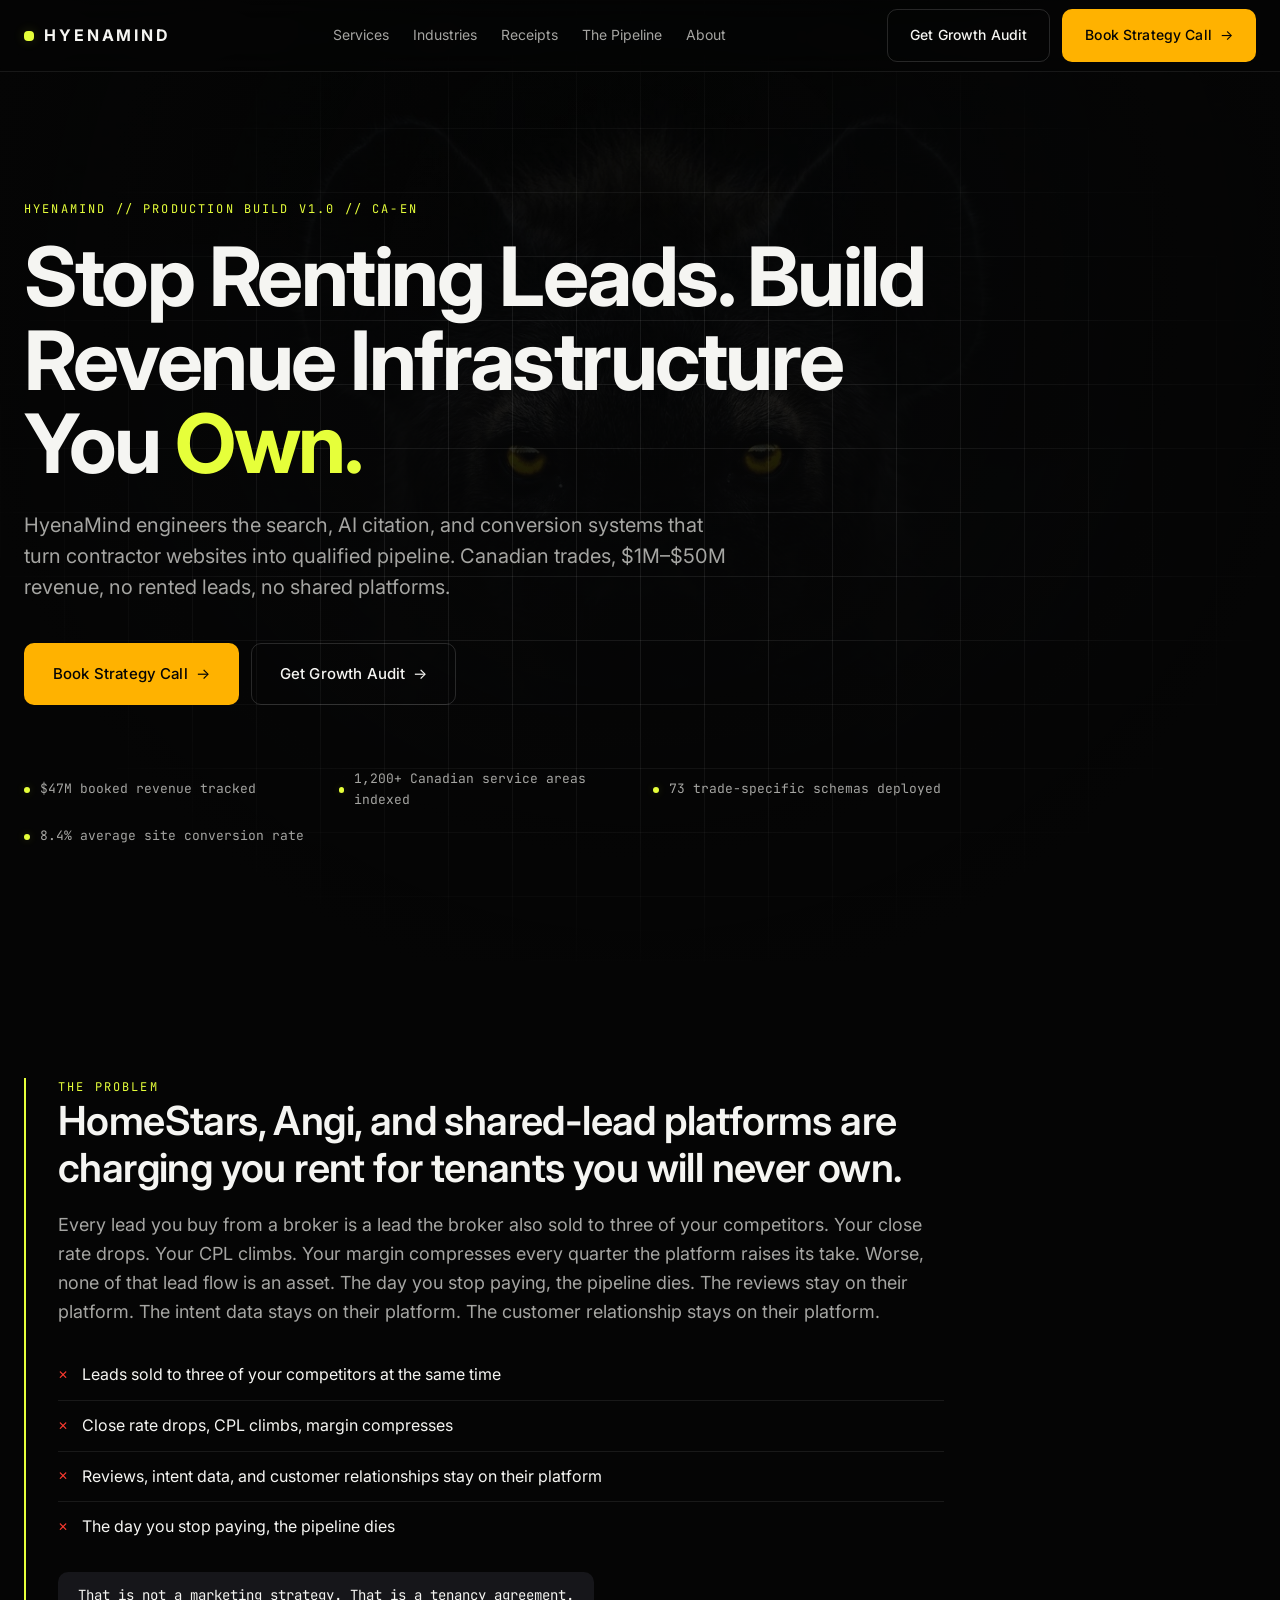
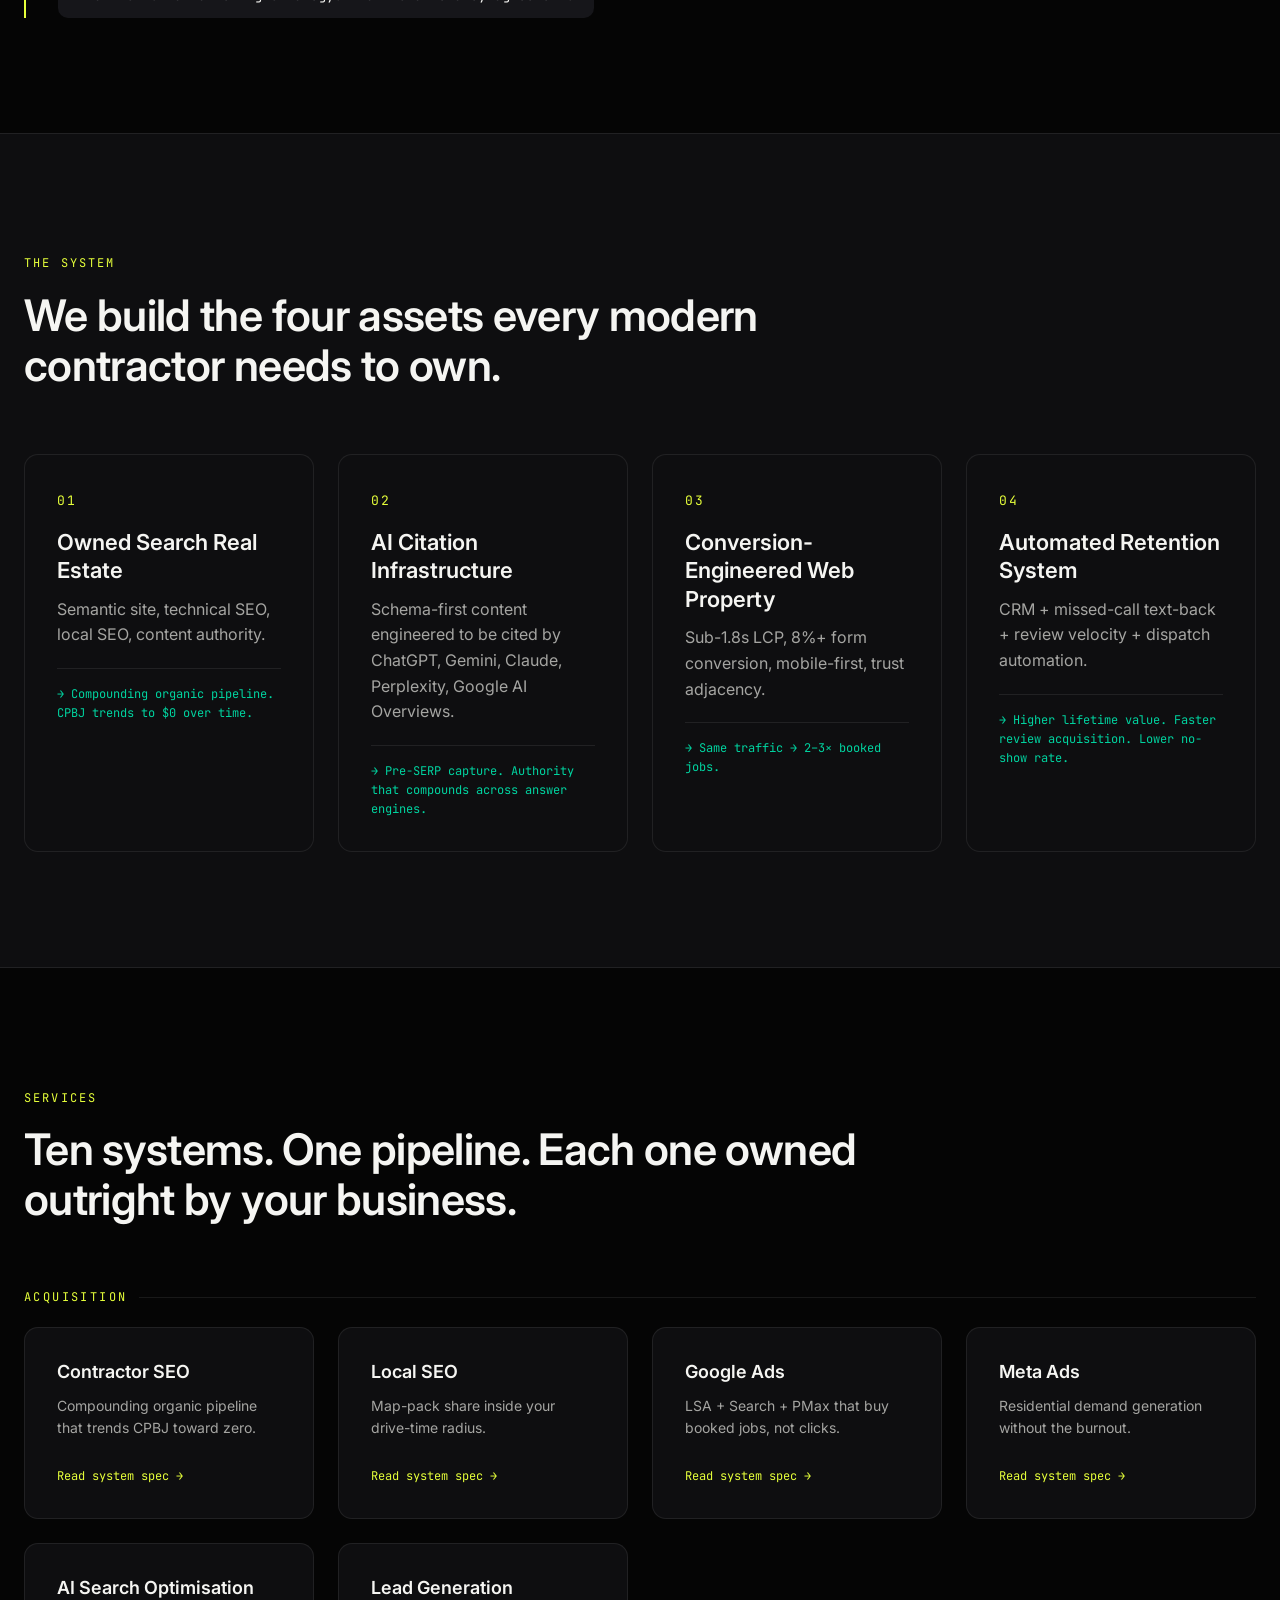
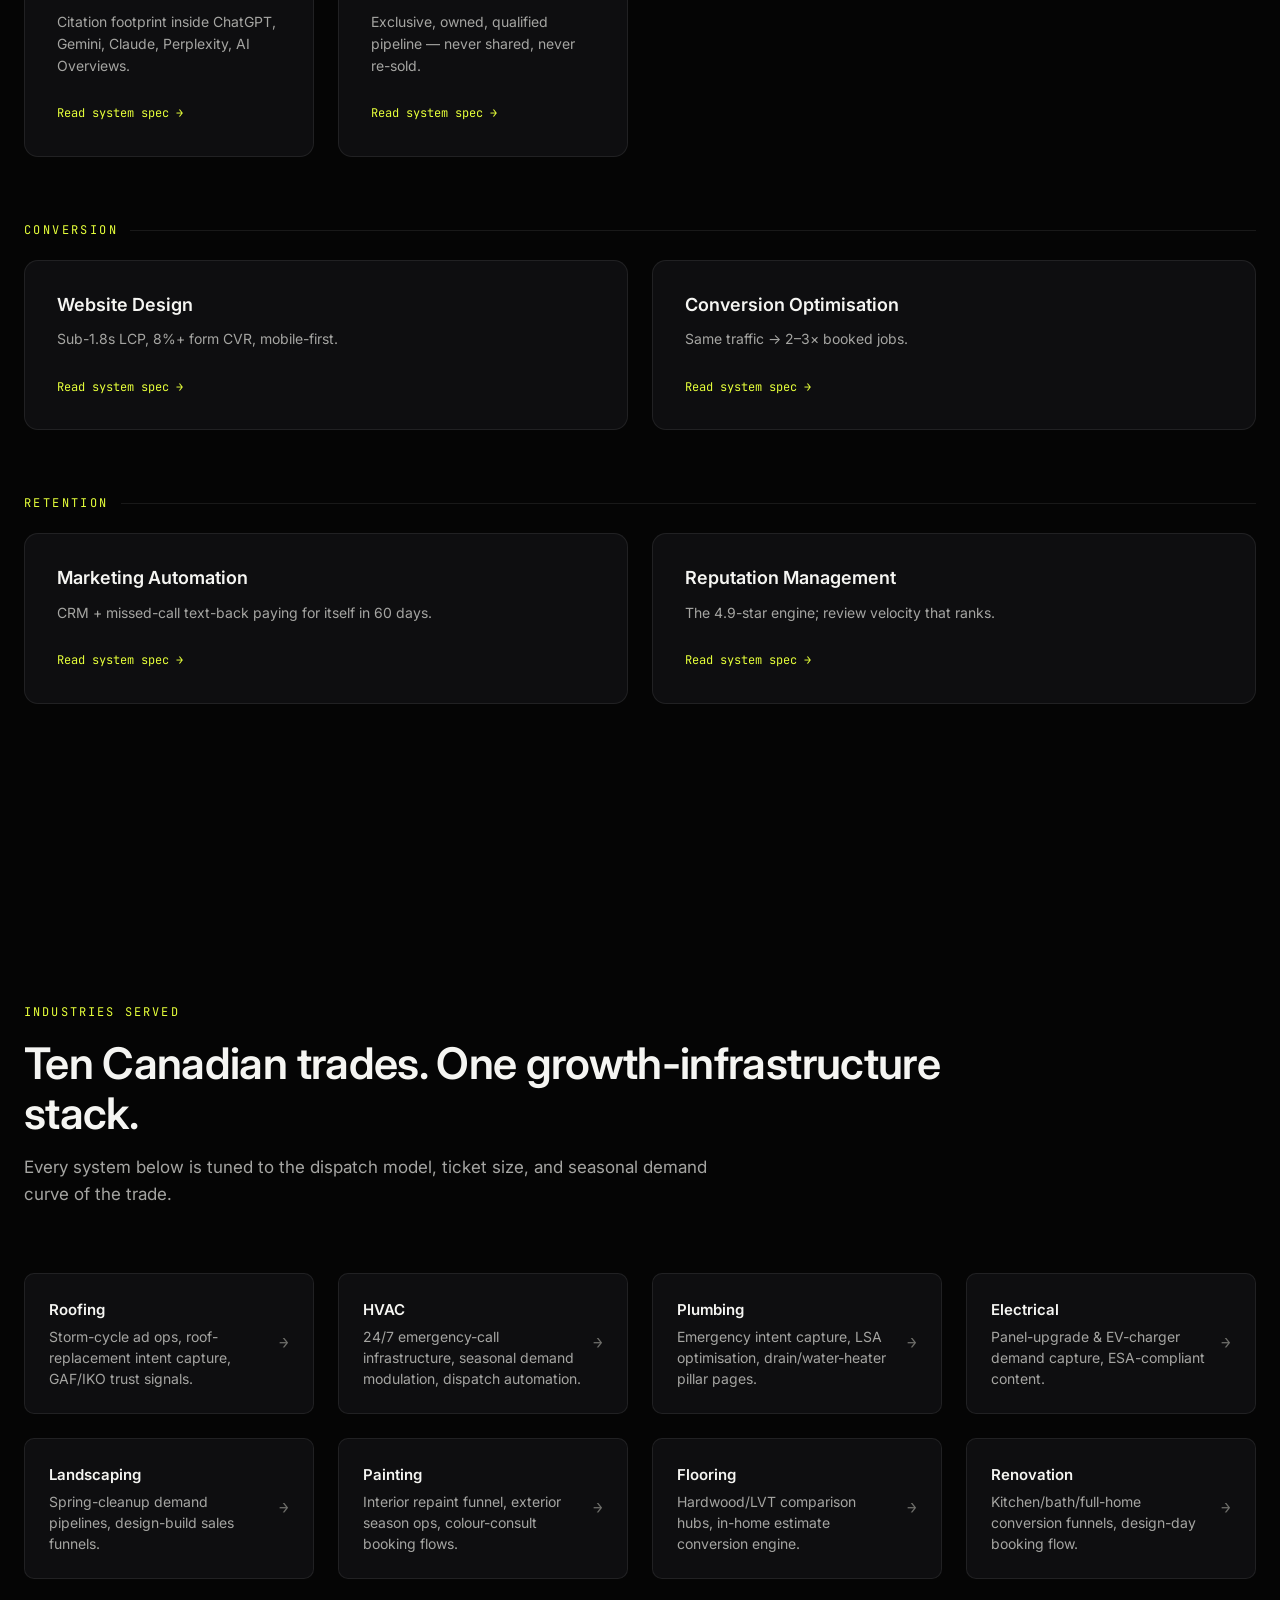
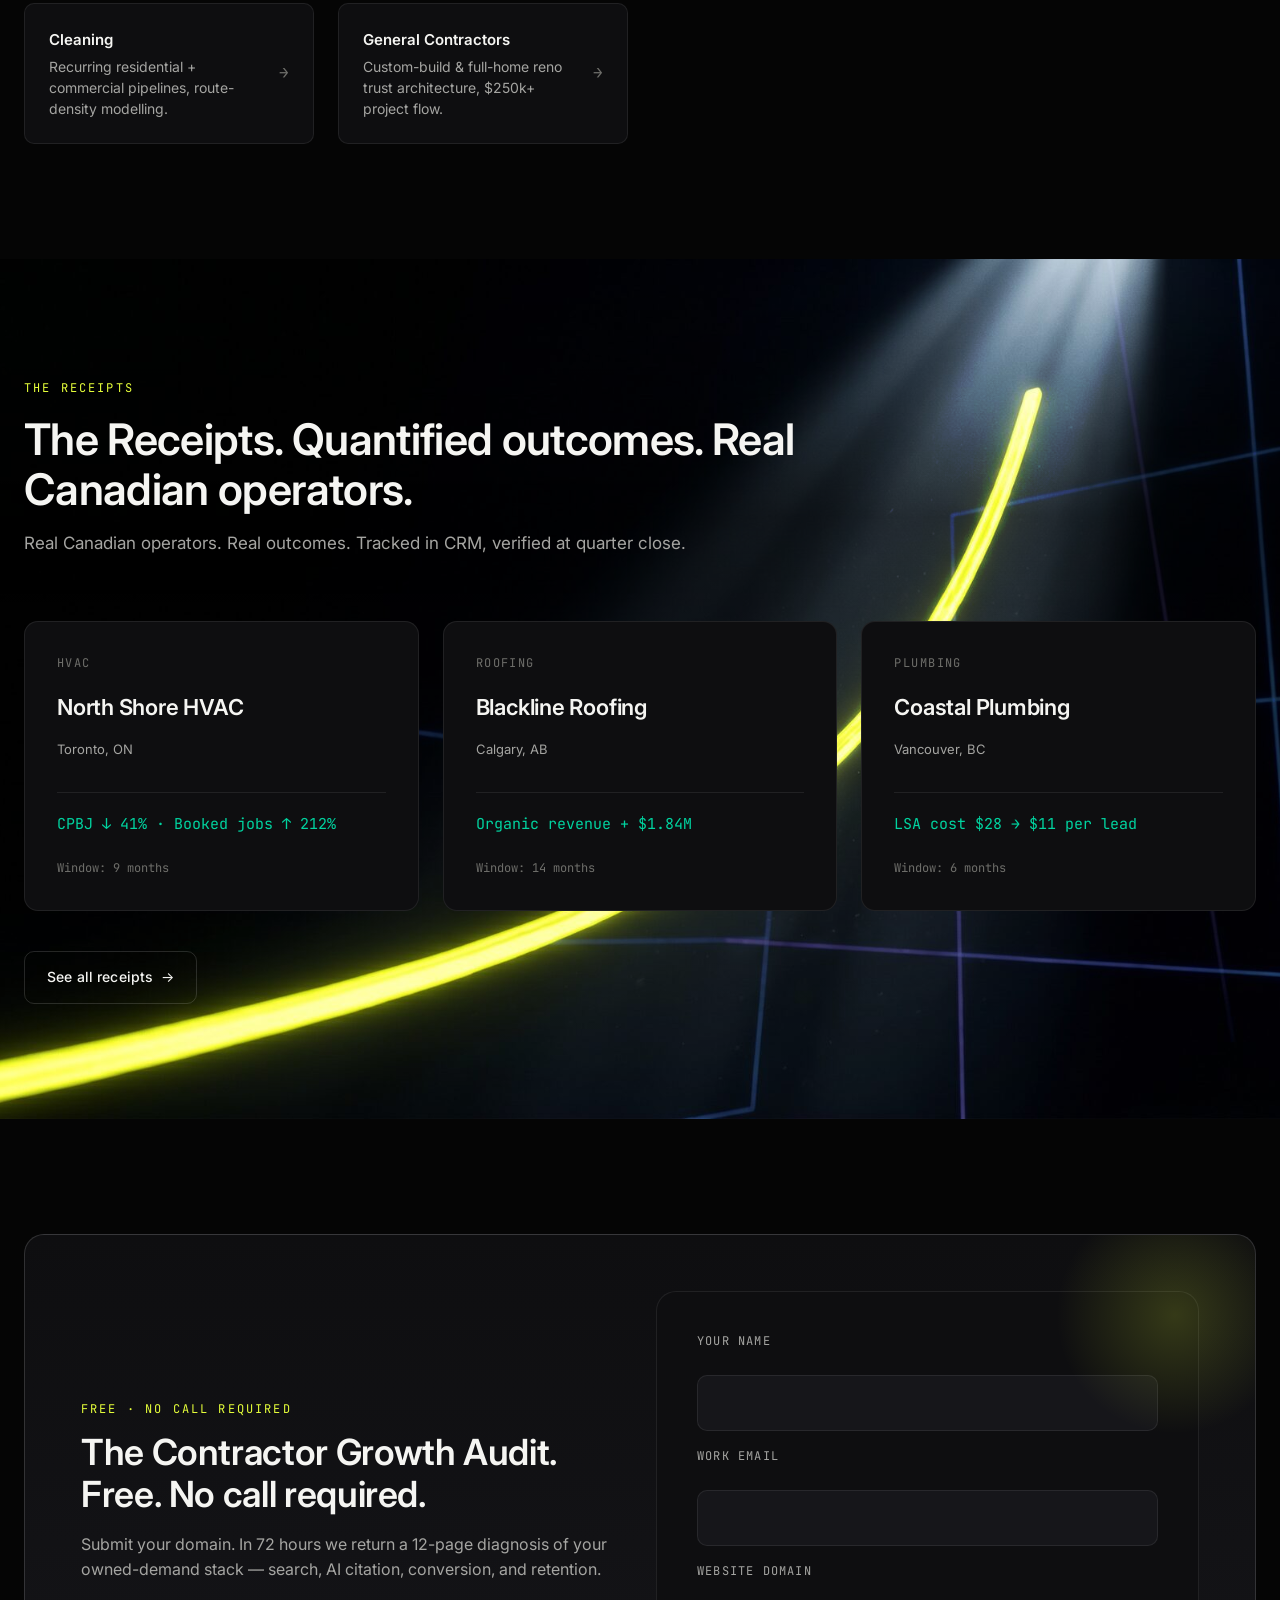
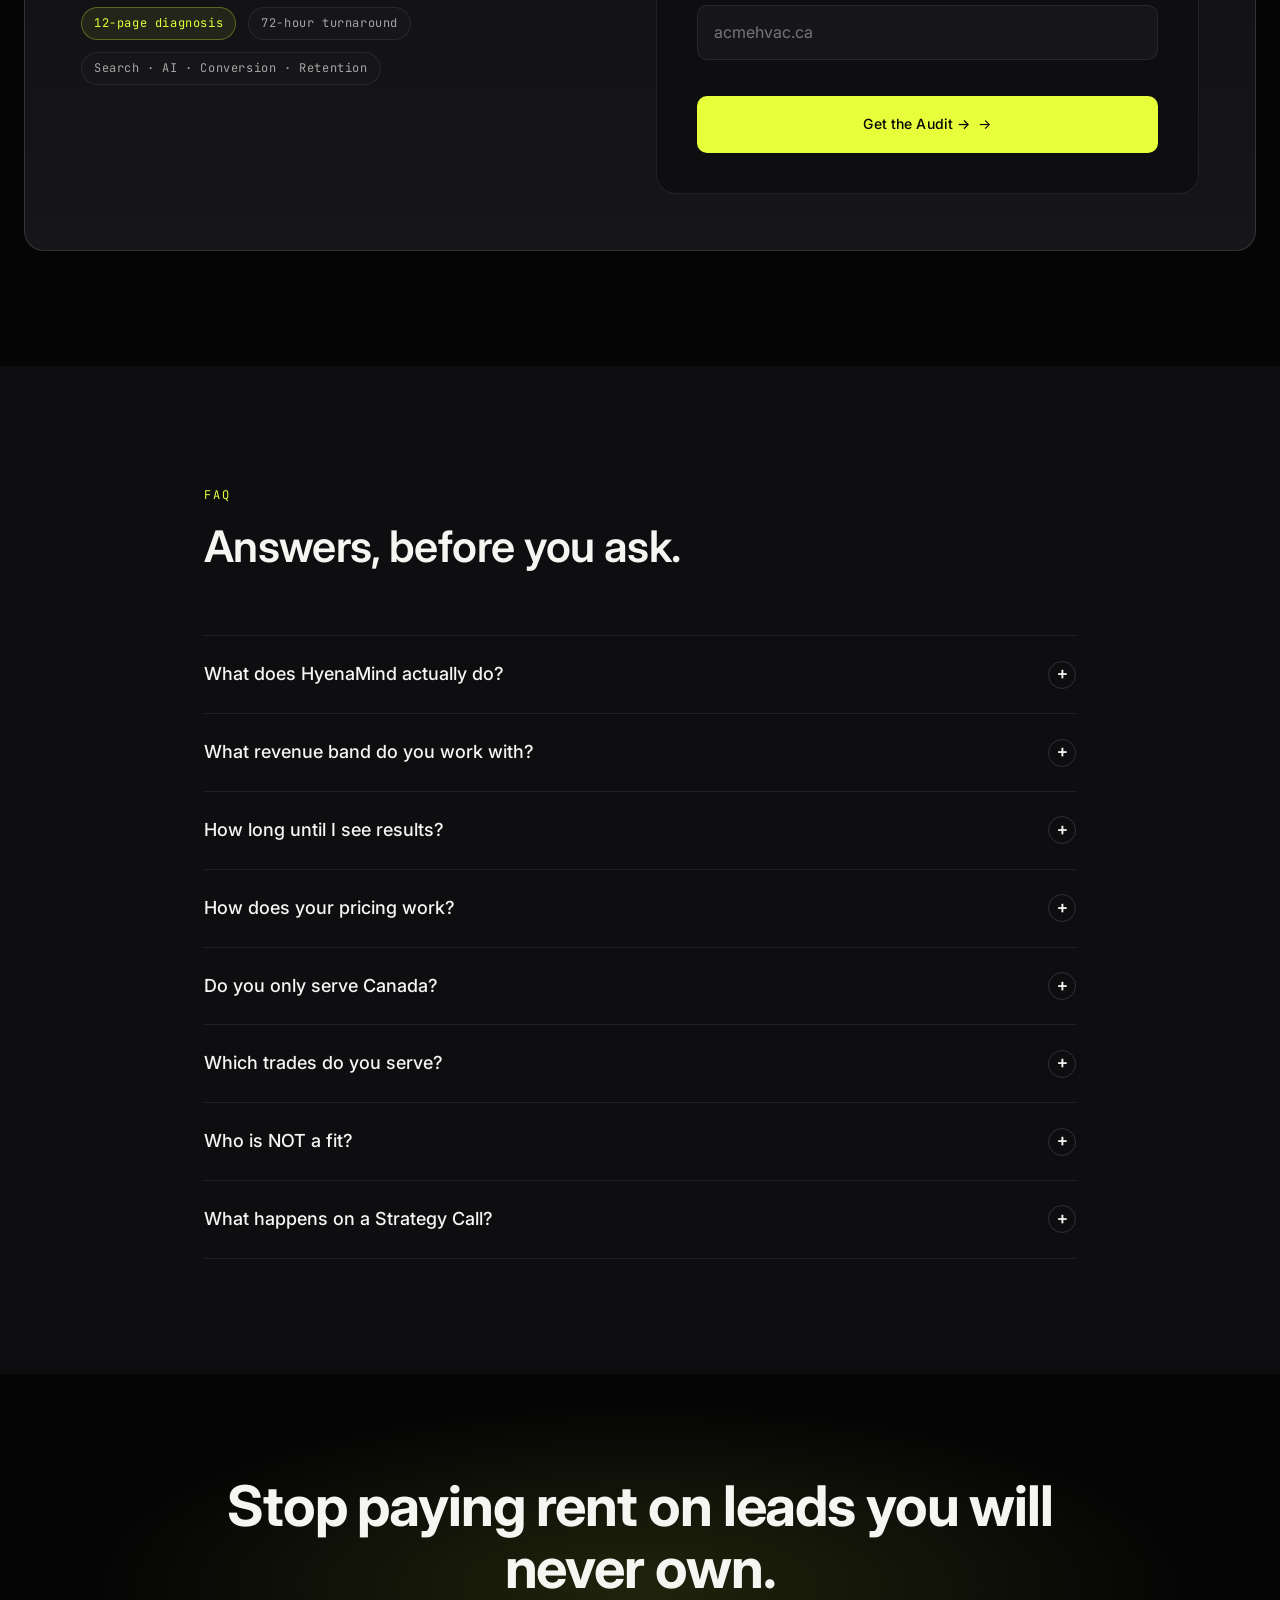
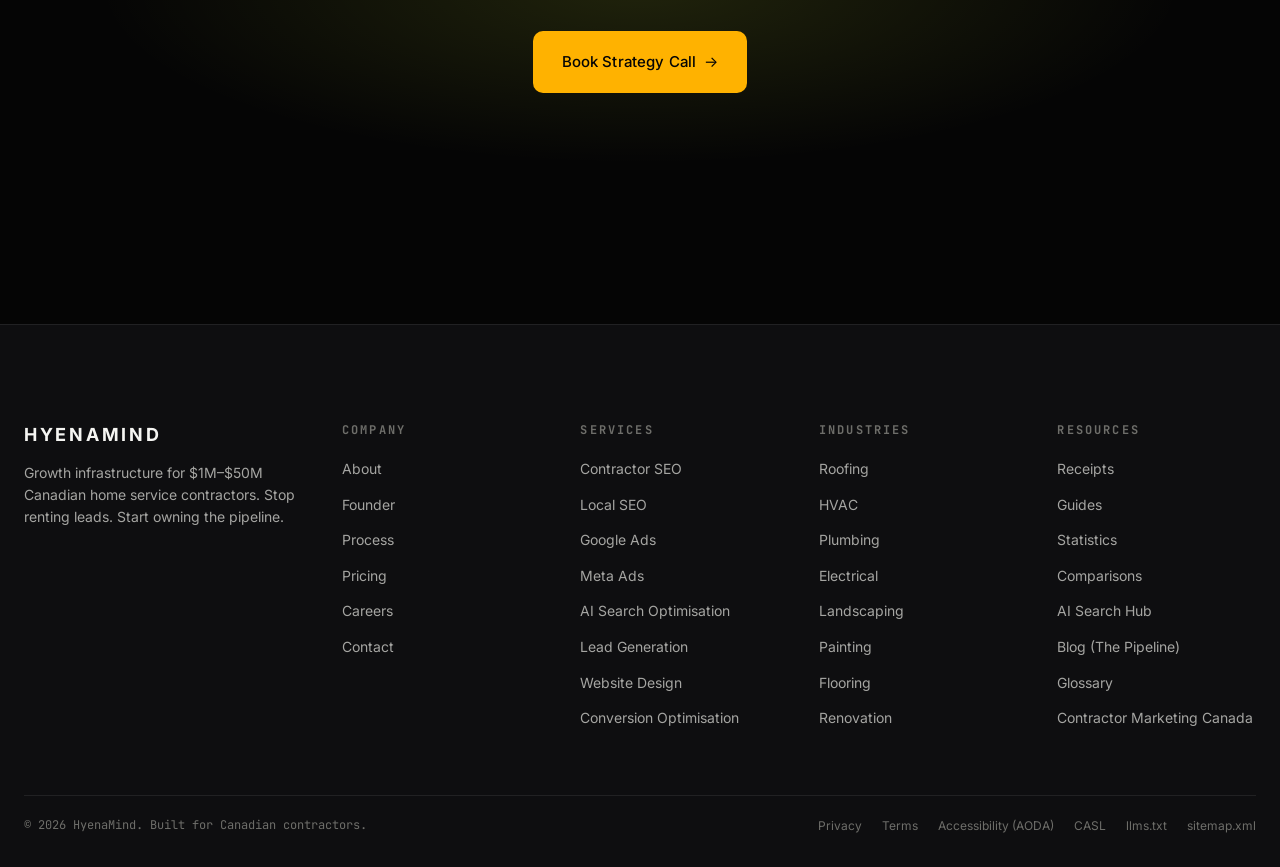
==== index.html @ bc1f76c3 "Initial HyenaMind website" ====
<!doctype html>
<html lang="en-CA">
<head>
<meta charset="utf-8">
<meta name="viewport" content="width=device-width,initial-scale=1,viewport-fit=cover">
<meta name="color-scheme" content="dark">
<meta name="theme-color" content="#050505">
<title>HyenaMind — Contractor Marketing Agency Canada</title>
<meta name="description" content="Growth infrastructure for $1M–$50M Canadian contractors. Stop renting leads. Own the search, AI citation, and conversion systems that drive booked jobs.">
<link rel="canonical" href="https://hyenamind.com/">
<meta property="og:type" content="website">
<meta property="og:title" content="HyenaMind — Contractor Marketing Agency Canada">
<meta property="og:description" content="Growth infrastructure for $1M–$50M Canadian contractors. Stop renting leads. Own the search, AI citation, and conversion systems that drive booked jobs.">
<meta property="og:image" content="https://hyenamind.com/assets/img/hero-hyena-eyes.jpg">
<meta property="og:locale" content="en_CA">
<meta name="twitter:card" content="summary_large_image">
<link rel="preconnect" href="https://fonts.googleapis.com">
<link rel="preconnect" href="https://fonts.gstatic.com" crossorigin>
<link href="https://fonts.googleapis.com/css2?family=Inter:wght@400;500;600;700&family=JetBrains+Mono:wght@400;500&family=Playfair+Display:ital@1&display=swap" rel="stylesheet">
<link rel="stylesheet" href="assets/css/styles.css">
<link rel="icon" href="data:image/svg+xml,%3Csvg xmlns='http://www.w3.org/2000/svg' viewBox='0 0 32 32'%3E%3Crect width='32' height='32' rx='6' fill='%23050505'/%3E%3Crect x='6' y='6' width='10' height='10' rx='2' fill='%23E6FF3A'/%3E%3C/svg%3E">
<script type="application/ld+json">{"@context": "https://schema.org", "@graph": [{"@type": "Organization", "@id": "https://hyenamind.com/#org", "name": "HyenaMind", "url": "https://hyenamind.com", "logo": "https://hyenamind.com/assets/img/logo.svg", "description": "HyenaMind engineers contractor growth infrastructure for Canadian home service operators.", "sameAs": ["https://www.linkedin.com/company/hyenamind", "https://www.youtube.com/@hyenamind", "https://x.com/hyenamind"], "areaServed": [{"@type": "Country", "name": "Canada"}]}, {"@type": "WebSite", "@id": "https://hyenamind.com/#site", "url": "https://hyenamind.com", "name": "HyenaMind", "inLanguage": "en-CA", "publisher": {"@id": "https://hyenamind.com/#org"}}]}</script>
<script type="application/ld+json">{"@context": "https://schema.org", "@type": "FAQPage", "mainEntity": [{"@type": "Question", "name": "What does HyenaMind actually do?", "acceptedAnswer": {"@type": "Answer", "text": "We engineer the four owned assets contractors need to stop paying rent on leads: search authority, AI citation footprint, conversion-grade web property, and retention automation."}}, {"@type": "Question", "name": "What revenue band do you work with?", "acceptedAnswer": {"@type": "Answer", "text": "$1M to $50M Canadian home service contractors. Below $1M we are not yet a fit. Above $50M we run executive-tier engagements."}}, {"@type": "Question", "name": "How long until I see results?", "acceptedAnswer": {"@type": "Answer", "text": "Paid channels: 30\u201360 days. Conversion lifts: 30 days. SEO and AI citation: meaningful movement at 90 days, dominant at 9\u201314 months."}}, {"@type": "Question", "name": "How does your pricing work?", "acceptedAnswer": {"@type": "Answer", "text": "Three tiers \u2014 Foundry, Forge, Furnace \u2014 priced against the size of the market you intend to own. Fixed monthly retainer, no hourly billing."}}, {"@type": "Question", "name": "Do you only serve Canada?", "acceptedAnswer": {"@type": "Answer", "text": "Canada is the primary market. USA and UK roll out next. Quebec engagements ship bilingually with hreflang en-CA / fr-CA."}}, {"@type": "Question", "name": "Which trades do you serve?", "acceptedAnswer": {"@type": "Answer", "text": "Roofing, HVAC, plumbing, electrical, landscaping, painting, flooring, renovation, cleaning, general contractors. No multi-vertical generalists."}}, {"@type": "Question", "name": "Who is NOT a fit?", "acceptedAnswer": {"@type": "Answer", "text": "Anyone hunting cheap leads, anyone unwilling to own their pipeline, anyone running the agency as a vendor instead of a partner."}}, {"@type": "Question", "name": "What happens on a Strategy Call?", "acceptedAnswer": {"@type": "Answer", "text": "Thirty minutes. We walk your numbers, name the single biggest revenue bottleneck, and tell you whether HyenaMind is the right call. No spec creative. No proposal on the call."}}]}</script>
<script type="application/ld+json">{"@context": "https://schema.org", "@type": "BreadcrumbList", "itemListElement": [{"@type": "ListItem", "position": 1, "name": "Home", "item": "https://hyenamind.com/"}]}</script>
</head>
<body>

<header class="site-header" role="banner">
  <div class="site-header__inner">
    <a href="/" class="brand-mark" aria-label="HyenaMind home">
      <span class="brand-mark__dot" aria-hidden="true"></span>
      <span>HYENAMIND</span>
    </a>
    <nav class="nav" role="navigation" aria-label="Primary">
      <a href="/services.html" class="">Services</a><a href="/services.html#industries" class="">Industries</a><a href="/case-studies.html" class="">Receipts</a><a href="/case-studies.html" class="">The Pipeline</a><a href="/about.html" class="">About</a>
    </nav>
    <div class="nav-cta">
      <a href="/contact.html" class="btn btn--ghost">Get Growth Audit</a>
      <a href="/book-strategy-call.html" class="btn btn--primary btn--arrow">Book Strategy Call</a>
      <button class="menu-toggle" aria-expanded="false" aria-label="Open menu">☰</button>
    </div>
  </div>
</header>

<section class="hero" id="hero" aria-labelledby="hero-h1">
  <div class="hero__bg" style="background-image:url('assets/img/hero-hyena-eyes.jpg');"></div>
  <div class="hero__grid" aria-hidden="true"></div>
  <div class="container">
    <div class="hero__content reveal">
      <div class="eyebrow">HYENAMIND // PRODUCTION BUILD V1.0 // CA-EN</div>
      <h1 id="hero-h1">Stop Renting Leads. Build Revenue Infrastructure You <span class="hl">Own.</span></h1>
      <p class="hero__sub">HyenaMind engineers the search, AI citation, and conversion systems that turn contractor websites into qualified pipeline. Canadian trades, $1M–$50M revenue, no rented leads, no shared platforms.</p>
      <div class="hero__ctas">
        <a href="/book-strategy-call.html" class="btn btn--primary btn--lg btn--arrow">Book Strategy Call</a>
        <a href="/contact.html" class="btn btn--ghost btn--lg btn--arrow">Get Growth Audit</a>
      </div>
      <ul class="hero__trust"><li>$47M booked revenue tracked</li><li>1,200+ Canadian service areas indexed</li><li>73 trade-specific schemas deployed</li><li>8.4% average site conversion rate</li></ul>
    </div>
  </div>
</section>

<section class="section" id="problem" aria-labelledby="problem-h2">
  <div class="container">
    <div class="narrative reveal">
      <div class="eyebrow">The Problem</div>
      <h2 id="problem-h2">HomeStars, Angi, and shared-lead platforms are charging you rent for tenants you will never own.</h2>
      <p>Every lead you buy from a broker is a lead the broker also sold to three of your competitors. Your close rate drops. Your CPL climbs. Your margin compresses every quarter the platform raises its take. Worse, none of that lead flow is an asset. The day you stop paying, the pipeline dies. The reviews stay on their platform. The intent data stays on their platform. The customer relationship stays on their platform.</p>
      <ul class="narrative__bullets"><li>Leads sold to three of your competitors at the same time</li><li>Close rate drops, CPL climbs, margin compresses</li><li>Reviews, intent data, and customer relationships stay on their platform</li><li>The day you stop paying, the pipeline dies</li></ul>
      <div class="closing">That is not a marketing strategy. That is a tenancy agreement.</div>
    </div>
  </div>
</section>

<section class="section" id="solution" aria-labelledby="solution-h2" style="background: var(--surface-1); border-top: 1px solid var(--line-1); border-bottom: 1px solid var(--line-1);">
  <div class="container">
    <div class="section-head reveal">
      <div class="eyebrow">The System</div>
      <h2 id="solution-h2">We build the four assets every modern contractor needs to own.</h2>
    </div>
    <div class="grid-2">
        <article class="pillar reveal" data-delay="1">
          <div class="pillar__num">01</div>
          <h3>Owned Search Real Estate</h3>
          <p>Semantic site, technical SEO, local SEO, content authority.</p>
          <div class="pillar__outcome">→ Compounding organic pipeline. CPBJ trends to $0 over time.</div>
        </article>
        <article class="pillar reveal" data-delay="2">
          <div class="pillar__num">02</div>
          <h3>AI Citation Infrastructure</h3>
          <p>Schema-first content engineered to be cited by ChatGPT, Gemini, Claude, Perplexity, Google AI Overviews.</p>
          <div class="pillar__outcome">→ Pre-SERP capture. Authority that compounds across answer engines.</div>
        </article>
        <article class="pillar reveal" data-delay="3">
          <div class="pillar__num">03</div>
          <h3>Conversion-Engineered Web Property</h3>
          <p>Sub-1.8s LCP, 8%+ form conversion, mobile-first, trust adjacency.</p>
          <div class="pillar__outcome">→ Same traffic → 2–3× booked jobs.</div>
        </article>
        <article class="pillar reveal" data-delay="4">
          <div class="pillar__num">04</div>
          <h3>Automated Retention System</h3>
          <p>CRM + missed-call text-back + review velocity + dispatch automation.</p>
          <div class="pillar__outcome">→ Higher lifetime value. Faster review acquisition. Lower no-show rate.</div>
        </article></div>
  </div>
</section>

<section class="section" id="services" aria-labelledby="services-h2">
  <div class="container">
    <div class="section-head reveal">
      <div class="eyebrow">Services</div>
      <h2 id="services-h2">Ten systems. One pipeline. Each one owned outright by your business.</h2>
    </div>
    
        <div class="service-category">
          <div class="service-category__label">Acquisition</div>
          <div class="grid-3">
            <a class="service-card reveal" href="/services.html#contractor-seo">
              <h3>Contractor SEO</h3>
              <p>Compounding organic pipeline that trends CPBJ toward zero.</p>
              <span class="service-card__arrow">Read system spec →</span>
            </a>
            <a class="service-card reveal" href="/services.html#local-seo">
              <h3>Local SEO</h3>
              <p>Map-pack share inside your drive-time radius.</p>
              <span class="service-card__arrow">Read system spec →</span>
            </a>
            <a class="service-card reveal" href="/services.html#google-ads">
              <h3>Google Ads</h3>
              <p>LSA + Search + PMax that buy booked jobs, not clicks.</p>
              <span class="service-card__arrow">Read system spec →</span>
            </a>
            <a class="service-card reveal" href="/services.html#meta-ads">
              <h3>Meta Ads</h3>
              <p>Residential demand generation without the burnout.</p>
              <span class="service-card__arrow">Read system spec →</span>
            </a>
            <a class="service-card reveal" href="/services.html#ai-search-optimization">
              <h3>AI Search Optimisation</h3>
              <p>Citation footprint inside ChatGPT, Gemini, Claude, Perplexity, AI Overviews.</p>
              <span class="service-card__arrow">Read system spec →</span>
            </a>
            <a class="service-card reveal" href="/services.html#lead-generation">
              <h3>Lead Generation</h3>
              <p>Exclusive, owned, qualified pipeline — never shared, never re-sold.</p>
              <span class="service-card__arrow">Read system spec →</span>
            </a></div>
        </div>
        <div class="service-category">
          <div class="service-category__label">Conversion</div>
          <div class="grid-3">
            <a class="service-card reveal" href="/services.html#website-design">
              <h3>Website Design</h3>
              <p>Sub-1.8s LCP, 8%+ form CVR, mobile-first.</p>
              <span class="service-card__arrow">Read system spec →</span>
            </a>
            <a class="service-card reveal" href="/services.html#conversion-optimization">
              <h3>Conversion Optimisation</h3>
              <p>Same traffic → 2–3× booked jobs.</p>
              <span class="service-card__arrow">Read system spec →</span>
            </a></div>
        </div>
        <div class="service-category">
          <div class="service-category__label">Retention</div>
          <div class="grid-3">
            <a class="service-card reveal" href="/services.html#marketing-automation">
              <h3>Marketing Automation</h3>
              <p>CRM + missed-call text-back paying for itself in 60 days.</p>
              <span class="service-card__arrow">Read system spec →</span>
            </a>
            <a class="service-card reveal" href="/services.html#reputation-management">
              <h3>Reputation Management</h3>
              <p>The 4.9-star engine; review velocity that ranks.</p>
              <span class="service-card__arrow">Read system spec →</span>
            </a></div>
        </div>
  </div>
</section>

<section class="section" id="industries" aria-labelledby="industries-h2">
  <div class="container">
    <div class="section-head reveal">
      <div class="eyebrow">Industries Served</div>
      <h2 id="industries-h2">Ten Canadian trades. One growth-infrastructure stack.</h2>
      <p>Every system below is tuned to the dispatch model, ticket size, and seasonal demand curve of the trade.</p>
    </div>
    <div class="grid-3">
        <a class="industry-card reveal" href="/industries/roofing-marketing">
          <div>
            <div class="industry-card__name">Roofing</div>
            <div class="body-sm" style="margin-top:4px;">Storm-cycle ad ops, roof-replacement intent capture, GAF/IKO trust signals.</div>
          </div>
          <span class="industry-card__arrow">→</span>
        </a>
        <a class="industry-card reveal" href="/industries/hvac-marketing">
          <div>
            <div class="industry-card__name">HVAC</div>
            <div class="body-sm" style="margin-top:4px;">24/7 emergency-call infrastructure, seasonal demand modulation, dispatch automation.</div>
          </div>
          <span class="industry-card__arrow">→</span>
        </a>
        <a class="industry-card reveal" href="/industries/plumbing-marketing">
          <div>
            <div class="industry-card__name">Plumbing</div>
            <div class="body-sm" style="margin-top:4px;">Emergency intent capture, LSA optimisation, drain/water-heater pillar pages.</div>
          </div>
          <span class="industry-card__arrow">→</span>
        </a>
        <a class="industry-card reveal" href="/industries/electrical-marketing">
          <div>
            <div class="industry-card__name">Electrical</div>
            <div class="body-sm" style="margin-top:4px;">Panel-upgrade &amp; EV-charger demand capture, ESA-compliant content.</div>
          </div>
          <span class="industry-card__arrow">→</span>
        </a>
        <a class="industry-card reveal" href="/industries/landscaping-marketing">
          <div>
            <div class="industry-card__name">Landscaping</div>
            <div class="body-sm" style="margin-top:4px;">Spring-cleanup demand pipelines, design-build sales funnels.</div>
          </div>
          <span class="industry-card__arrow">→</span>
        </a>
        <a class="industry-card reveal" href="/industries/painting-marketing">
          <div>
            <div class="industry-card__name">Painting</div>
            <div class="body-sm" style="margin-top:4px;">Interior repaint funnel, exterior season ops, colour-consult booking flows.</div>
          </div>
          <span class="industry-card__arrow">→</span>
        </a>
        <a class="industry-card reveal" href="/industries/flooring-marketing">
          <div>
            <div class="industry-card__name">Flooring</div>
            <div class="body-sm" style="margin-top:4px;">Hardwood/LVT comparison hubs, in-home estimate conversion engine.</div>
          </div>
          <span class="industry-card__arrow">→</span>
        </a>
        <a class="industry-card reveal" href="/industries/renovation-marketing">
          <div>
            <div class="industry-card__name">Renovation</div>
            <div class="body-sm" style="margin-top:4px;">Kitchen/bath/full-home conversion funnels, design-day booking flow.</div>
          </div>
          <span class="industry-card__arrow">→</span>
        </a>
        <a class="industry-card reveal" href="/industries/cleaning-marketing">
          <div>
            <div class="industry-card__name">Cleaning</div>
            <div class="body-sm" style="margin-top:4px;">Recurring residential + commercial pipelines, route-density modelling.</div>
          </div>
          <span class="industry-card__arrow">→</span>
        </a>
        <a class="industry-card reveal" href="/industries/general-contractor-marketing">
          <div>
            <div class="industry-card__name">General Contractors</div>
            <div class="body-sm" style="margin-top:4px;">Custom-build &amp; full-home reno trust architecture, $250k+ project flow.</div>
          </div>
          <span class="industry-card__arrow">→</span>
        </a></div>
  </div>
</section>

<section class="section" id="receipts" aria-labelledby="receipts-h2" style="background-image: linear-gradient(180deg, transparent 0%, rgba(5,5,5,0.6) 30%, transparent 100%), url('assets/img/receipts-bg.jpg'); background-size: cover; background-position: center; background-blend-mode: overlay;">
  <div class="container">
    <div class="section-head reveal">
      <div class="eyebrow">The Receipts</div>
      <h2 id="receipts-h2">The Receipts. Quantified outcomes. Real Canadian operators.</h2>
      <p>Real Canadian operators. Real outcomes. Tracked in CRM, verified at quarter close.</p>
    </div>
    <div class="grid-3">
        <a href="/case-studies.html" class="receipt-card reveal">
          <div class="receipt-card__trade">HVAC</div>
          <div class="receipt-card__client">North Shore HVAC</div> 
          <div class="receipt-card__loc">Toronto, ON</div>
          <div class="receipt-card__result">CPBJ ↓ 41% · Booked jobs ↑ 212%</div>
          <div class="receipt-card__window">Window: 9 months</div>
        </a>
        <a href="/case-studies.html" class="receipt-card reveal">
          <div class="receipt-card__trade">Roofing</div>
          <div class="receipt-card__client">Blackline Roofing</div>
          <div class="receipt-card__loc">Calgary, AB</div>
          <div class="receipt-card__result">Organic revenue + $1.84M</div>
          <div class="receipt-card__window">Window: 14 months</div>
        </a>
        <a href="/case-studies.html" class="receipt-card reveal">
          <div class="receipt-card__trade">Plumbing</div>
          <div class="receipt-card__client">Coastal Plumbing</div>
          <div class="receipt-card__loc">Vancouver, BC</div>
          <div class="receipt-card__result">LSA cost $28 → $11 per lead</div>
          <div class="receipt-card__window">Window: 6 months</div>
        </a></div>
    <div style="margin-top: var(--s-8);"><a href="/case-studies.html" class="btn btn--ghost btn--arrow">See all receipts</a></div>
  </div>
</section>

<section class="section" id="lead-magnet" aria-labelledby="lm-h2">
  <div class="container">
    <div class="lead-magnet reveal">
      <div class="lead-magnet__grid">
        <div>
          <div class="eyebrow">Free · No call required</div>
          <h2 id="lm-h2" style="margin-top:var(--s-3);">The Contractor Growth Audit. Free. No call required.</h2>
          <p style="margin-top:var(--s-4);">Submit your domain. In 72 hours we return a 12-page diagnosis of your owned-demand stack — search, AI citation, conversion, and retention.</p>
          <div style="margin-top:var(--s-6); display:flex; flex-wrap:wrap; gap:var(--s-3);">
            <span class="chip chip--voltage">12-page diagnosis</span>
            <span class="chip">72-hour turnaround</span>
            <span class="chip">Search · AI · Conversion · Retention</span>
          </div>
        </div>
        <form class="form" data-demo>
          <div class="form__row">
            <label class="form__label" for="lm-name">Your name</label>
            <input class="form__input" type="text" id="lm-name" name="name" required>
          </div>
          <div class="form__row">
            <label class="form__label" for="lm-email">Work email</label>
            <input class="form__input" type="email" id="lm-email" name="email" required>
          </div>
          <div class="form__row">
            <label class="form__label" for="lm-domain">Website domain</label>
            <input class="form__input" type="text" id="lm-domain" name="domain" placeholder="acmehvac.ca" required>
          </div>
          <button type="submit" class="btn btn--voltage btn--arrow form__submit">Get the Audit →</button>
          <div class="form__success">Audit request received. We'll deliver the 12-page diagnosis to your inbox inside 72 hours.</div>
        </form>
      </div>
    </div>
  </div>
</section>

<section class="section" id="faq" aria-labelledby="faq-h2" style="background: var(--surface-1);">
  <div class="container container-narrow">
    <div class="section-head reveal">
      <div class="eyebrow">FAQ</div>
      <h2 id="faq-h2">Answers, before you ask.</h2>
    </div>
    <div class="faq">
        <div class="faq__item">
          <button class="faq__q" aria-expanded="false" aria-controls="faq-a-0">
            <span>What does HyenaMind actually do?</span>
            <span class="faq__q-icon" aria-hidden="true">+</span>
          </button>
          <div class="faq__a" id="faq-a-0"><div class="faq__a-inner">We engineer the four owned assets contractors need to stop paying rent on leads: search authority, AI citation footprint, conversion-grade web property, and retention automation.</div></div>
        </div>
        <div class="faq__item">
          <button class="faq__q" aria-expanded="false" aria-controls="faq-a-1">
            <span>What revenue band do you work with?</span>
            <span class="faq__q-icon" aria-hidden="true">+</span>
          </button>
          <div class="faq__a" id="faq-a-1"><div class="faq__a-inner">$1M to $50M Canadian home service contractors. Below $1M we are not yet a fit. Above $50M we run executive-tier engagements.</div></div>
        </div>
        <div class="faq__item">
          <button class="faq__q" aria-expanded="false" aria-controls="faq-a-2">
            <span>How long until I see results?</span>
            <span class="faq__q-icon" aria-hidden="true">+</span>
          </button>
          <div class="faq__a" id="faq-a-2"><div class="faq__a-inner">Paid channels: 30–60 days. Conversion lifts: 30 days. SEO and AI citation: meaningful movement at 90 days, dominant at 9–14 months.</div></div>
        </div>
        <div class="faq__item">
          <button class="faq__q" aria-expanded="false" aria-controls="faq-a-3">
            <span>How does your pricing work?</span>
            <span class="faq__q-icon" aria-hidden="true">+</span>
          </button>
          <div class="faq__a" id="faq-a-3"><div class="faq__a-inner">Three tiers — Foundry, Forge, Furnace — priced against the size of the market you intend to own. Fixed monthly retainer, no hourly billing.</div></div>
        </div>
        <div class="faq__item">
          <button class="faq__q" aria-expanded="false" aria-controls="faq-a-4">
            <span>Do you only serve Canada?</span>
            <span class="faq__q-icon" aria-hidden="true">+</span>
          </button>
          <div class="faq__a" id="faq-a-4"><div class="faq__a-inner">Canada is the primary market. USA and UK roll out next. Quebec engagements ship bilingually with hreflang en-CA / fr-CA.</div></div>
        </div>
        <div class="faq__item">
          <button class="faq__q" aria-expanded="false" aria-controls="faq-a-5">
            <span>Which trades do you serve?</span>
            <span class="faq__q-icon" aria-hidden="true">+</span>
          </button>
          <div class="faq__a" id="faq-a-5"><div class="faq__a-inner">Roofing, HVAC, plumbing, electrical, landscaping, painting, flooring, renovation, cleaning, general contractors. No multi-vertical generalists.</div></div>
        </div>
        <div class="faq__item">
          <button class="faq__q" aria-expanded="false" aria-controls="faq-a-6">
            <span>Who is NOT a fit?</span>
            <span class="faq__q-icon" aria-hidden="true">+</span>
          </button>
          <div class="faq__a" id="faq-a-6"><div class="faq__a-inner">Anyone hunting cheap leads, anyone unwilling to own their pipeline, anyone running the agency as a vendor instead of a partner.</div></div>
        </div>
        <div class="faq__item">
          <button class="faq__q" aria-expanded="false" aria-controls="faq-a-7">
            <span>What happens on a Strategy Call?</span>
            <span class="faq__q-icon" aria-hidden="true">+</span>
          </button>
          <div class="faq__a" id="faq-a-7"><div class="faq__a-inner">Thirty minutes. We walk your numbers, name the single biggest revenue bottleneck, and tell you whether HyenaMind is the right call. No spec creative. No proposal on the call.</div></div>
        </div></div>
  </div>
</section>

<section class="cta-strip" id="final-cta" aria-labelledby="final-cta-h2">
  <div class="cta-strip__bg" aria-hidden="true"></div>
  <div class="container">
    <h2 id="final-cta-h2">Stop paying rent on leads you will never own.</h2>
    <a href="/book-strategy-call.html" class="btn btn--primary btn--lg btn--arrow">Book Strategy Call</a>
  </div>
</section>

<footer class="site-footer">
  <div class="container">
    <div class="footer-top">
      
    <div class="footer-col">
      <div class="footer-col__brand">HYENAMIND</div>
      <p class="footer-col__brand-sub">Growth infrastructure for $1M–$50M Canadian home service contractors. Stop renting leads. Start owning the pipeline.</p>
    </div>
    
        <div class="footer-col">
          <h4 class="footer-col__title">Company</h4>
          <ul><li><a href="/about.html">About</a></li><li><a href="/founder.html">Founder</a></li><li><a href="/process.html">Process</a></li><li><a href="/pricing.html">Pricing</a></li><li><a href="/contact.html#careers">Careers</a></li><li><a href="/contact.html">Contact</a></li></ul>
        </div>
        <div class="footer-col">
          <h4 class="footer-col__title">Services</h4>
          <ul><li><a href="/services.html#contractor-seo">Contractor SEO</a></li><li><a href="/services.html#local-seo">Local SEO</a></li><li><a href="/services.html#google-ads">Google Ads</a></li><li><a href="/services.html#meta-ads">Meta Ads</a></li><li><a href="/services.html#ai-search-optimization">AI Search Optimisation</a></li><li><a href="/services.html#lead-generation">Lead Generation</a></li><li><a href="/services.html#website-design">Website Design</a></li><li><a href="/services.html#conversion-optimization">Conversion Optimisation</a></li></ul>
        </div>
        <div class="footer-col">
          <h4 class="footer-col__title">Industries</h4>
          <ul><li><a href="/industries/roofing-marketing">Roofing</a></li><li><a href="/industries/hvac-marketing">HVAC</a></li><li><a href="/industries/plumbing-marketing">Plumbing</a></li><li><a href="/industries/electrical-marketing">Electrical</a></li><li><a href="/industries/landscaping-marketing">Landscaping</a></li><li><a href="/industries/painting-marketing">Painting</a></li><li><a href="/industries/flooring-marketing">Flooring</a></li><li><a href="/industries/renovation-marketing">Renovation</a></li></ul>
        </div>
        <div class="footer-col">
          <h4 class="footer-col__title">Resources</h4>
          <ul><li><a href="/case-studies.html">Receipts</a></li><li><a href="/case-studies.html">Guides</a></li><li><a href="/resources/contractor-marketing-statistics-2026">Statistics</a></li><li><a href="/resources/comparisons">Comparisons</a></li><li><a href="/resources/ai-search">AI Search Hub</a></li><li><a href="/case-studies.html">Blog (The Pipeline)</a></li><li><a href="/resources/glossary">Glossary</a></li><li><a href="/contractor-marketing-canada">Contractor Marketing Canada</a></li></ul>
        </div>
    </div>
    <div class="footer-bottom">
      <div class="footer-bottom__copy">© <span data-year>2026</span> HyenaMind. Built for Canadian contractors.</div>
      <div class="footer-bottom__legal"><a href="/legal/privacy">Privacy</a><a href="/legal/terms">Terms</a><a href="/legal/accessibility">Accessibility (AODA)</a><a href="/legal/casl">CASL</a><a href="/llms.txt">llms.txt</a><a href="/sitemap.xml">sitemap.xml</a></div>
    </div>
  </div>
</footer>
<script src="assets/js/site.js" defer></script>
</body>
</html>
---- assets/css/styles.css ----
/* ===========================================================
   HyenaMind.com — Production CSS v1.0
   Dark luxury · Operator-grade · Canadian English
   =========================================================== */

/* ---------- DESIGN TOKENS ---------- */
:root {
  /* Color */
  --void: #050505;
  --surface-1: #0e0e10;
  --surface-2: #16161a;
  --surface-3: #1c1c22;
  --surface-4: #24242c;

  --voltage: #e6ff3a;
  --voltage-dim: #c9e235;
  --voltage-glow: rgba(230, 255, 58, 0.18);

  --amber: #ffb200;
  --amber-glow: rgba(255, 178, 0, 0.22);

  --signal: #6c5ce7;
  --margin: #00d4a0;
  --ember: #ff7a45;
  --error: #ff3b30;

  --ink-1: #f5f5f2;
  --ink-2: #a5a5a2;
  --ink-3: #6e6e6a;

  --line-1: rgba(255, 255, 255, 0.08);
  --line-2: rgba(255, 255, 255, 0.14);

  /* Type */
  --font-display: "Inter", system-ui, -apple-system, "Segoe UI", Roboto, sans-serif;
  --font-body: "Inter", system-ui, -apple-system, "Segoe UI", Roboto, sans-serif;
  --font-mono: "JetBrains Mono", "SFMono-Regular", ui-monospace, Menlo, Consolas, monospace;
  --font-editorial: "Playfair Display", Georgia, serif;

  /* Spacing scale (4px base) */
  --s-1: 4px;  --s-2: 8px;  --s-3: 12px; --s-4: 16px;
  --s-5: 20px; --s-6: 24px; --s-7: 32px; --s-8: 40px;
  --s-9: 48px; --s-10: 64px; --s-11: 80px; --s-12: 96px;
  --s-13: 128px; --s-14: 160px;

  /* Radius */
  --r-xs: 4px; --r-sm: 6px; --r-md: 10px;
  --r-lg: 14px; --r-xl: 20px; --r-2xl: 28px;
  --r-full: 9999px;

  /* Shadow / glow */
  --shadow-card: 0 1px 0 rgba(255,255,255,0.04) inset, 0 8px 32px rgba(0,0,0,0.4);
  --glow-voltage: 0 0 40px rgba(230, 255, 58, 0.28);
  --glow-amber: 0 0 40px rgba(255, 178, 0, 0.28);

  /* Motion */
  --ease-hyena: cubic-bezier(.22,.61,.36,1);
  --ease-snap: cubic-bezier(.4,0,.2,1);
  --ease-glide: cubic-bezier(.16,1,.3,1);
  --dur-fast: 200ms;
  --dur-base: 300ms;
  --dur-slow: 500ms;
  --dur-cinematic: 800ms;

  /* Layout */
  --container: 1280px;
  --container-narrow: 920px;
  --header-h: 72px;
}

/* ---------- RESET ---------- */
*, *::before, *::after { box-sizing: border-box; }
html { -webkit-text-size-adjust: 100%; scroll-behavior: smooth; }
body {
  margin: 0;
  font-family: var(--font-body);
  font-size: 16px;
  line-height: 1.6;
  color: var(--ink-1);
  background: var(--void);
  -webkit-font-smoothing: antialiased;
  text-rendering: optimizeLegibility;
  overflow-x: hidden;
}
img, svg, video { display: block; max-width: 100%; height: auto; }
a { color: inherit; text-decoration: none; }
button { font: inherit; color: inherit; background: none; border: 0; cursor: pointer; }
ul, ol { list-style: none; padding: 0; margin: 0; }
::selection { background: var(--voltage); color: var(--void); }

/* ---------- TYPE SYSTEM ---------- */
.display-2xl { font-family: var(--font-display); font-size: clamp(40px, 6vw, 72px); line-height: 1.05; font-weight: 700; letter-spacing: -0.025em; }
.display-xl  { font-family: var(--font-display); font-size: clamp(34px, 5vw, 56px); line-height: 1.1;  font-weight: 700; letter-spacing: -0.02em; }
.display-lg  { font-family: var(--font-display); font-size: clamp(28px, 4vw, 44px); line-height: 1.15; font-weight: 600; letter-spacing: -0.015em; }
h1, .h1 { font-family: var(--font-display); font-size: clamp(28px, 3.5vw, 36px); line-height: 1.2; font-weight: 600; letter-spacing: -0.015em; margin: 0; }
h2, .h2 { font-family: var(--font-display); font-size: clamp(22px, 2.5vw, 28px); line-height: 1.25; font-weight: 600; letter-spacing: -0.01em; margin: 0; }
h3, .h3 { font-family: var(--font-display); font-size: 22px; line-height: 1.3; font-weight: 600; margin: 0; }
.body-lg { font-size: 18px; line-height: 1.6; }
.body-sm { font-size: 14px; line-height: 1.5; color: var(--ink-2); }
.mono { font-family: var(--font-mono); font-size: 13px; letter-spacing: 0.02em; }
.editorial { font-family: var(--font-editorial); font-style: italic; font-size: 20px; line-height: 1.55; color: var(--ink-1); }
.eyebrow {
  font-family: var(--font-mono);
  font-size: 12px;
  letter-spacing: 0.18em;
  text-transform: uppercase;
  color: var(--voltage);
}

.text-ink-2 { color: var(--ink-2); }
.text-ink-3 { color: var(--ink-3); }
.text-voltage { color: var(--voltage); }
.text-amber { color: var(--amber); }
.text-margin { color: var(--margin); }

/* ---------- LAYOUT ---------- */
.container { width: 100%; max-width: var(--container); margin: 0 auto; padding: 0 24px; }
.container-narrow { width: 100%; max-width: var(--container-narrow); margin: 0 auto; padding: 0 24px; }

.section { padding: clamp(64px, 9vw, 128px) 0; position: relative; }
.section-tight { padding: clamp(48px, 6vw, 80px) 0; }

.divider { border-top: 1px solid var(--line-1); }

/* ---------- HEADER ---------- */
.site-header {
  position: fixed; top: 0; left: 0; right: 0;
  height: var(--header-h);
  background: rgba(5,5,5,0.72);
  backdrop-filter: saturate(180%) blur(16px);
  -webkit-backdrop-filter: saturate(180%) blur(16px);
  border-bottom: 1px solid var(--line-1);
  z-index: 100;
  transition: background var(--dur-base) var(--ease-snap);
}
.site-header.scrolled { background: rgba(5,5,5,0.92); }
.site-header__inner {
  max-width: var(--container);
  margin: 0 auto;
  height: 100%;
  padding: 0 24px;
  display: flex; align-items: center; justify-content: space-between;
  gap: var(--s-7);
}
.brand-mark {
  display: flex; align-items: center; gap: 10px;
  font-family: var(--font-display);
  font-weight: 700;
  font-size: 16px;
  letter-spacing: 0.18em;
  color: var(--ink-1);
}
.brand-mark__dot {
  width: 10px; height: 10px;
  background: var(--voltage);
  border-radius: var(--r-xs);
  box-shadow: 0 0 12px var(--voltage-glow);
}
.brand-mark:hover .brand-mark__dot { transform: rotate(45deg); transition: transform var(--dur-base) var(--ease-hyena); }

.nav { display: flex; align-items: center; gap: var(--s-6); }
.nav a { font-size: 14px; color: var(--ink-2); transition: color var(--dur-fast); }
.nav a:hover { color: var(--ink-1); }
.nav a.active { color: var(--voltage); }

.nav-cta { display: flex; align-items: center; gap: var(--s-3); }

.menu-toggle { display: none; }

@media (max-width: 880px) {
  .nav { display: none; position: fixed; top: var(--header-h); left: 0; right: 0;
    background: var(--surface-1); border-bottom: 1px solid var(--line-1);
    flex-direction: column; align-items: stretch; padding: var(--s-4) 24px var(--s-6);
    gap: var(--s-4); }
  .nav.open { display: flex; }
  .nav a { padding: var(--s-3) 0; border-bottom: 1px solid var(--line-1); font-size: 16px; }
  .nav-cta .btn--ghost { display: none; }
  .menu-toggle {
    display: inline-flex; align-items: center; justify-content: center;
    width: 40px; height: 40px; border: 1px solid var(--line-2); border-radius: var(--r-md);
    color: var(--ink-1);
  }
}

/* ---------- BUTTONS ---------- */
.btn {
  display: inline-flex; align-items: center; justify-content: center; gap: 8px;
  padding: 14px 22px;
  font-family: var(--font-display);
  font-weight: 500;
  font-size: 14px;
  letter-spacing: 0.01em;
  border-radius: var(--r-md);
  border: 1px solid transparent;
  transition: transform var(--dur-fast) var(--ease-snap),
              background var(--dur-fast),
              box-shadow var(--dur-fast),
              color var(--dur-fast),
              border-color var(--dur-fast);
  white-space: nowrap;
}
.btn:hover { transform: translateY(-1px); }
.btn:active { transform: translateY(0); }

.btn--primary { background: var(--amber); color: var(--void); box-shadow: 0 0 0 0 rgba(255,178,0,0); }
.btn--primary:hover { background: #ffc233; box-shadow: var(--glow-amber); }

.btn--voltage { background: var(--voltage); color: var(--void); }
.btn--voltage:hover { background: #f1ff5a; box-shadow: var(--glow-voltage); }

.btn--ghost { background: transparent; color: var(--ink-1); border: 1px solid var(--line-2); }
.btn--ghost:hover { border-color: var(--voltage); color: var(--voltage); }

.btn--lg { padding: 18px 28px; font-size: 15px; }
.btn--arrow::after { content: "→"; font-weight: 400; transition: transform var(--dur-fast) var(--ease-hyena); }
.btn--arrow:hover::after { transform: translateX(3px); }

/* ---------- HERO ---------- */
.hero {
  position: relative;
  padding: calc(var(--header-h) + clamp(64px, 10vw, 140px)) 0 clamp(64px, 9vw, 128px);
  overflow: hidden;
  isolation: isolate;
}
.hero__bg {
  position: absolute; inset: 0; z-index: -2;
  background-position: center; background-size: cover;
  opacity: 0.55;
}
.hero__bg::after {
  content: ""; position: absolute; inset: 0;
  background: radial-gradient(ellipse at 50% 30%, transparent 0%, var(--void) 75%),
              linear-gradient(180deg, rgba(5,5,5,0.4) 0%, var(--void) 90%);
}
.hero__grid {
  position: absolute; inset: 0; z-index: -1;
  background-image:
    linear-gradient(var(--line-1) 1px, transparent 1px),
    linear-gradient(90deg, var(--line-1) 1px, transparent 1px);
  background-size: 64px 64px;
  mask-image: radial-gradient(ellipse at center, black 30%, transparent 75%);
  -webkit-mask-image: radial-gradient(ellipse at center, black 30%, transparent 75%);
}
.hero__content { position: relative; max-width: 920px; }
.hero h1 {
  font-size: clamp(38px, 6.4vw, 84px);
  line-height: 1.02;
  font-weight: 700;
  letter-spacing: -0.03em;
  margin: 16px 0 24px;
}
.hero h1 .hl { color: var(--voltage); }
.hero__sub {
  font-size: clamp(17px, 1.8vw, 20px);
  line-height: 1.55;
  color: var(--ink-2);
  max-width: 720px;
}
.hero__ctas { display: flex; flex-wrap: wrap; gap: var(--s-3); margin-top: var(--s-8); }
.hero__trust { margin-top: var(--s-10); display: grid; gap: var(--s-4) var(--s-6);
  grid-template-columns: repeat(auto-fit, minmax(220px, 1fr)); }
.hero__trust li {
  display: flex; align-items: center; gap: 10px;
  font-family: var(--font-mono); font-size: 13px; color: var(--ink-2);
}
.hero__trust li::before {
  content: ""; width: 6px; height: 6px; border-radius: var(--r-full); background: var(--voltage);
  box-shadow: 0 0 8px var(--voltage-glow);
}

/* ---------- SECTION TITLES ---------- */
.section-head { max-width: 920px; margin-bottom: var(--s-10); }
.section-head .eyebrow { display: inline-block; margin-bottom: var(--s-4); }
.section-head h2 {
  font-size: clamp(26px, 3.4vw, 44px); line-height: 1.15; font-weight: 600; letter-spacing: -0.015em;
  margin: 0 0 var(--s-4);
}
.section-head p { color: var(--ink-2); font-size: 17px; line-height: 1.6; margin: 0; max-width: 720px; }

/* ---------- CARDS ---------- */
.card {
  background: var(--surface-1);
  border: 1px solid var(--line-1);
  border-radius: var(--r-lg);
  padding: var(--s-7);
  transition: border-color var(--dur-base), transform var(--dur-base) var(--ease-hyena), background var(--dur-base);
  position: relative;
  overflow: hidden;
}
.card:hover { border-color: var(--line-2); transform: translateY(-2px); }
.card__num {
  font-family: var(--font-mono); font-size: 13px; color: var(--voltage); letter-spacing: 0.1em;
  display: inline-block; margin-bottom: var(--s-4);
}
.card h3 { font-size: 20px; margin-bottom: var(--s-3); }
.card p { color: var(--ink-2); margin: 0 0 var(--s-4); }
.card__outcome {
  font-family: var(--font-mono); font-size: 12px; color: var(--margin);
  border-top: 1px solid var(--line-1); padding-top: var(--s-4); margin-top: var(--s-4);
}

/* Grid layouts */
.grid-2 { display: grid; gap: var(--s-6); grid-template-columns: repeat(auto-fit, minmax(280px, 1fr)); }
.grid-3 { display: grid; gap: var(--s-6); grid-template-columns: repeat(auto-fit, minmax(280px, 1fr)); }
.grid-4 { display: grid; gap: var(--s-5); grid-template-columns: repeat(auto-fit, minmax(220px, 1fr)); }

/* ---------- SERVICE / INDUSTRY GRID ---------- */
.service-card {
  background: var(--surface-1);
  border: 1px solid var(--line-1);
  border-radius: var(--r-lg);
  padding: var(--s-7);
  display: flex; flex-direction: column; gap: var(--s-3);
  transition: all var(--dur-base) var(--ease-hyena);
  position: relative;
  overflow: hidden;
}
.service-card::before {
  content: ""; position: absolute; inset: 0;
  background: linear-gradient(135deg, var(--voltage-glow), transparent 40%);
  opacity: 0; transition: opacity var(--dur-base);
  pointer-events: none;
}
.service-card:hover { border-color: var(--voltage); transform: translateY(-3px); }
.service-card:hover::before { opacity: 1; }
.service-card h3 { font-size: 18px; }
.service-card p { color: var(--ink-2); font-size: 14px; line-height: 1.55; flex-grow: 1; margin: 0; }
.service-card__arrow {
  font-family: var(--font-mono); font-size: 12px; color: var(--voltage);
  display: inline-flex; align-items: center; gap: 6px; margin-top: var(--s-4);
}

.industry-card {
  background: var(--surface-1);
  border: 1px solid var(--line-1);
  border-radius: var(--r-md);
  padding: var(--s-6);
  display: flex; align-items: center; justify-content: space-between; gap: var(--s-3);
  transition: all var(--dur-base) var(--ease-hyena);
}
.industry-card:hover { border-color: var(--amber); background: var(--surface-2); transform: translateY(-2px); }
.industry-card__name { font-weight: 600; font-size: 15px; }
.industry-card__arrow { color: var(--ink-3); font-family: var(--font-mono); transition: color var(--dur-fast), transform var(--dur-fast); }
.industry-card:hover .industry-card__arrow { color: var(--amber); transform: translateX(3px); }

/* Category labels */
.service-category { margin-bottom: var(--s-10); }
.service-category__label {
  font-family: var(--font-mono);
  font-size: 12px; letter-spacing: 0.2em; text-transform: uppercase; color: var(--voltage);
  margin-bottom: var(--s-5); display: flex; align-items: center; gap: var(--s-3);
}
.service-category__label::after { content: ""; flex: 1; height: 1px; background: var(--line-1); }

/* ---------- RECEIPTS / CASE-STUDIES ---------- */
.receipt-card {
  background: var(--surface-1);
  border: 1px solid var(--line-1);
  border-radius: var(--r-lg);
  padding: var(--s-7);
  display: flex; flex-direction: column; gap: var(--s-3);
  transition: all var(--dur-base) var(--ease-hyena);
  position: relative;
  overflow: hidden;
}
.receipt-card:hover { border-color: var(--margin); transform: translateY(-3px); box-shadow: 0 12px 40px rgba(0,212,160,0.08); }
.receipt-card__trade {
  font-family: var(--font-mono); font-size: 12px; letter-spacing: 0.12em;
  text-transform: uppercase; color: var(--ink-3);
}
.receipt-card__client { font-size: 22px; font-weight: 600; letter-spacing: -0.01em; margin-top: 4px; }
.receipt-card__loc { font-size: 13px; color: var(--ink-2); margin-top: 2px; }
.receipt-card__result {
  font-family: var(--font-mono); font-size: 15px; color: var(--margin);
  margin-top: var(--s-5); padding-top: var(--s-5); border-top: 1px solid var(--line-1);
  line-height: 1.5;
}
.receipt-card__window { font-family: var(--font-mono); font-size: 12px; color: var(--ink-3); margin-top: var(--s-3); }

/* ---------- PROBLEM / NARRATIVE BLOCKS ---------- */
.narrative {
  max-width: 920px;
  padding-left: var(--s-7);
  border-left: 2px solid var(--voltage);
}
.narrative h2 {
  font-size: clamp(26px, 3.4vw, 40px); line-height: 1.18; font-weight: 600;
  letter-spacing: -0.015em; margin: 0 0 var(--s-5);
}
.narrative p { font-size: 18px; line-height: 1.6; color: var(--ink-2); margin: 0 0 var(--s-4); }
.narrative .closing {
  display: inline-block; padding: var(--s-3) var(--s-5);
  background: var(--surface-2); border-radius: var(--r-md);
  font-family: var(--font-mono); font-size: 14px; color: var(--ink-1);
  margin-top: var(--s-5);
}
.narrative__bullets { margin: var(--s-6) 0 0; }
.narrative__bullets li {
  position: relative; padding: var(--s-3) 0 var(--s-3) var(--s-6);
  border-bottom: 1px solid var(--line-1); color: var(--ink-1); font-size: 16px;
}
.narrative__bullets li:last-child { border-bottom: 0; }
.narrative__bullets li::before {
  content: "✕"; position: absolute; left: 0; top: 50%; transform: translateY(-50%);
  color: var(--error); font-size: 12px;
}

/* ---------- PILLARS ---------- */
.pillar {
  background: var(--surface-1);
  border: 1px solid var(--line-1);
  border-radius: var(--r-lg);
  padding: var(--s-7);
  position: relative;
  overflow: hidden;
  transition: all var(--dur-base) var(--ease-hyena);
}
.pillar::before {
  content: ""; position: absolute; left: 0; top: 0; bottom: 0; width: 2px;
  background: var(--voltage); transform: scaleY(0); transform-origin: top;
  transition: transform var(--dur-slow) var(--ease-hyena);
}
.pillar:hover { border-color: var(--line-2); transform: translateY(-2px); }
.pillar:hover::before { transform: scaleY(1); }
.pillar__num {
  font-family: var(--font-mono); font-size: 13px; color: var(--voltage); letter-spacing: 0.15em;
  margin-bottom: var(--s-4); display: inline-block;
}
.pillar h3 { font-size: 22px; margin-bottom: var(--s-3); }
.pillar p { color: var(--ink-2); margin: 0 0 var(--s-5); }
.pillar__outcome {
  font-family: var(--font-mono); font-size: 12px; color: var(--margin);
  padding-top: var(--s-4); border-top: 1px solid var(--line-1);
}

/* ---------- FAQ ---------- */
.faq { display: flex; flex-direction: column; gap: 0; }
.faq__item {
  border-bottom: 1px solid var(--line-1);
  transition: background var(--dur-fast);
}
.faq__item:first-child { border-top: 1px solid var(--line-1); }
.faq__q {
  width: 100%;
  padding: var(--s-6) 0;
  display: flex; align-items: center; justify-content: space-between; gap: var(--s-5);
  text-align: left;
  font-family: var(--font-display); font-size: 18px; font-weight: 500; color: var(--ink-1);
  transition: color var(--dur-fast);
}
.faq__q:hover { color: var(--voltage); }
.faq__q-icon {
  width: 28px; height: 28px; flex: 0 0 28px;
  border-radius: var(--r-full); border: 1px solid var(--line-2);
  display: inline-flex; align-items: center; justify-content: center;
  font-family: var(--font-mono); transition: all var(--dur-base) var(--ease-hyena);
}
.faq__item.open .faq__q-icon { background: var(--voltage); color: var(--void); border-color: var(--voltage); transform: rotate(45deg); }
.faq__a {
  overflow: hidden; max-height: 0;
  transition: max-height var(--dur-slow) var(--ease-hyena);
}
.faq__a-inner {
  padding: 0 0 var(--s-6) 0;
  color: var(--ink-2); font-size: 16px; line-height: 1.65; max-width: 760px;
}
.faq__item.open .faq__a { max-height: 800px; }

/* ---------- FORMS ---------- */
.form {
  background: var(--surface-1);
  border: 1px solid var(--line-1);
  border-radius: var(--r-xl);
  padding: clamp(24px, 4vw, 40px);
}
.form__row { display: grid; gap: var(--s-4); margin-bottom: var(--s-4); }
.form__row.cols-2 { grid-template-columns: 1fr 1fr; }
@media (max-width: 640px) { .form__row.cols-2 { grid-template-columns: 1fr; } }
.form__label {
  display: block; font-family: var(--font-mono);
  font-size: 12px; letter-spacing: 0.1em; text-transform: uppercase;
  color: var(--ink-2); margin-bottom: var(--s-2);
}
.form__input, .form__select, .form__textarea {
  width: 100%;
  background: var(--surface-2);
  border: 1px solid var(--line-1);
  border-radius: var(--r-md);
  padding: 14px 16px;
  color: var(--ink-1);
  font: inherit;
  transition: border-color var(--dur-fast), background var(--dur-fast);
}
.form__textarea { min-height: 140px; resize: vertical; }
.form__input:focus, .form__select:focus, .form__textarea:focus {
  outline: 0; border-color: var(--voltage); background: var(--surface-3);
}
.form__hint { font-size: 13px; color: var(--ink-3); margin-top: var(--s-2); }
.form__submit { margin-top: var(--s-5); width: 100%; padding: 16px 24px; }
.form__success {
  display: none;
  padding: var(--s-5);
  background: rgba(0, 212, 160, 0.08);
  border: 1px solid var(--margin);
  border-radius: var(--r-md);
  color: var(--margin);
  font-family: var(--font-mono); font-size: 14px;
  margin-top: var(--s-4);
}
.form__success.show { display: block; }

/* Form steps */
.form__steps { display: flex; gap: 8px; margin-bottom: var(--s-6); }
.form__step {
  flex: 1; height: 4px; background: var(--surface-3); border-radius: var(--r-full); overflow: hidden;
}
.form__step.active { background: var(--voltage); }
.form__step.done { background: var(--margin); }
.form__page { display: none; }
.form__page.active { display: block; animation: fadeIn var(--dur-slow) var(--ease-hyena); }
@keyframes fadeIn { from { opacity: 0; transform: translateY(8px); } to { opacity: 1; transform: translateY(0); } }
.form__nav { display: flex; justify-content: space-between; gap: var(--s-3); margin-top: var(--s-5); }

/* ---------- CTA STRIPS ---------- */
.cta-strip {
  position: relative;
  padding: clamp(56px, 8vw, 112px) 0;
  text-align: center;
  isolation: isolate;
}
.cta-strip__bg {
  position: absolute; inset: 0; z-index: -1;
  background: radial-gradient(ellipse at center, rgba(230,255,58,0.12) 0%, transparent 60%);
}
.cta-strip h2 {
  font-size: clamp(28px, 4.5vw, 56px); line-height: 1.1; font-weight: 700;
  letter-spacing: -0.02em; max-width: 920px; margin: 0 auto var(--s-7);
}

/* ---------- LEAD MAGNET ---------- */
.lead-magnet {
  background: linear-gradient(180deg, var(--surface-1) 0%, var(--surface-2) 100%);
  border: 1px solid var(--line-2);
  border-radius: var(--r-xl);
  padding: clamp(32px, 5vw, 56px);
  position: relative;
  overflow: hidden;
}
.lead-magnet::before {
  content: ""; position: absolute; top: -40px; right: -40px;
  width: 240px; height: 240px;
  background: radial-gradient(circle, var(--voltage-glow) 0%, transparent 70%);
  pointer-events: none;
}
.lead-magnet__grid { display: grid; gap: var(--s-7); grid-template-columns: 1fr 1fr; align-items: center; }
@media (max-width: 820px) { .lead-magnet__grid { grid-template-columns: 1fr; } }
.lead-magnet h2 { font-size: clamp(24px, 3vw, 36px); line-height: 1.18; margin-bottom: var(--s-4); }
.lead-magnet p { color: var(--ink-2); }

/* ---------- TRUST STRIP / STATS ---------- */
.stats {
  display: grid;
  grid-template-columns: repeat(auto-fit, minmax(200px, 1fr));
  gap: var(--s-5);
  padding: var(--s-7) 0;
  border-top: 1px solid var(--line-1);
  border-bottom: 1px solid var(--line-1);
}
.stat__num {
  font-family: var(--font-display);
  font-size: clamp(28px, 3.5vw, 40px);
  font-weight: 700;
  line-height: 1.05;
  color: var(--voltage);
  letter-spacing: -0.015em;
}
.stat__label {
  font-family: var(--font-mono);
  font-size: 12px; letter-spacing: 0.1em; text-transform: uppercase;
  color: var(--ink-2);
  margin-top: var(--s-2);
}

/* ---------- PRICING ---------- */
.tier {
  background: var(--surface-1);
  border: 1px solid var(--line-1);
  border-radius: var(--r-xl);
  padding: var(--s-7);
  display: flex; flex-direction: column;
  transition: all var(--dur-base) var(--ease-hyena);
  position: relative;
}
.tier--featured { border-color: var(--voltage); box-shadow: var(--glow-voltage); }
.tier--featured::before {
  content: "Most Operators Pick This"; position: absolute; top: -12px; left: 50%; transform: translateX(-50%);
  background: var(--voltage); color: var(--void);
  font-family: var(--font-mono); font-size: 11px; letter-spacing: 0.1em; text-transform: uppercase;
  padding: 6px 12px; border-radius: var(--r-full);
}
.tier__name { font-family: var(--font-mono); font-size: 13px; letter-spacing: 0.15em; text-transform: uppercase; color: var(--voltage); }
.tier__title { font-size: 28px; font-weight: 600; margin: var(--s-3) 0; letter-spacing: -0.015em; }
.tier__price { font-family: var(--font-mono); font-size: 22px; color: var(--ink-1); margin-bottom: var(--s-4); }
.tier__price small { color: var(--ink-3); font-size: 14px; display: block; margin-top: 4px; }
.tier__features { display: flex; flex-direction: column; gap: var(--s-3); margin: var(--s-5) 0; flex-grow: 1; }
.tier__features li {
  position: relative; padding-left: var(--s-6); font-size: 14px; color: var(--ink-2); line-height: 1.55;
}
.tier__features li::before { content: "→"; position: absolute; left: 0; color: var(--voltage); font-family: var(--font-mono); }

/* ---------- PROCESS PHASES ---------- */
.phase {
  background: var(--surface-1);
  border: 1px solid var(--line-1);
  border-radius: var(--r-lg);
  padding: var(--s-7);
  position: relative;
}
.phase__num {
  font-family: var(--font-mono); font-size: 11px; letter-spacing: 0.2em; text-transform: uppercase; color: var(--voltage);
}
.phase__big-num {
  position: absolute; top: var(--s-5); right: var(--s-7);
  font-family: var(--font-display); font-size: 64px; font-weight: 700; color: var(--surface-3);
  line-height: 1;
}
.phase__title { font-size: 24px; font-weight: 600; margin: var(--s-2) 0 var(--s-4); }
.phase__meta { display: flex; flex-wrap: wrap; gap: var(--s-3); margin-top: var(--s-4); }
.phase__chip { font-family: var(--font-mono); font-size: 11px; letter-spacing: 0.1em; padding: 4px 10px;
  border: 1px solid var(--line-2); border-radius: var(--r-full); color: var(--ink-2); }

/* ---------- FOOTER ---------- */
.site-footer {
  background: var(--surface-1);
  border-top: 1px solid var(--line-1);
  padding: var(--s-12) 0 var(--s-7);
  margin-top: var(--s-13);
}
.footer-top {
  display: grid;
  grid-template-columns: 1.4fr 1fr 1fr 1fr 1fr;
  gap: var(--s-8);
  margin-bottom: var(--s-10);
}
@media (max-width: 1040px) { .footer-top { grid-template-columns: 1fr 1fr 1fr; } }
@media (max-width: 640px)  { .footer-top { grid-template-columns: 1fr 1fr; } }
.footer-col__title {
  font-family: var(--font-mono); font-size: 12px; letter-spacing: 0.18em; text-transform: uppercase;
  color: var(--ink-3); margin: 0 0 var(--s-4);
}
.footer-col__brand { font-family: var(--font-display); font-weight: 700; font-size: 18px; letter-spacing: 0.15em; }
.footer-col__brand-sub { color: var(--ink-2); font-size: 14px; margin-top: var(--s-3); max-width: 320px; }
.footer-col ul { display: flex; flex-direction: column; gap: 10px; }
.footer-col a { color: var(--ink-2); font-size: 14px; transition: color var(--dur-fast); }
.footer-col a:hover { color: var(--voltage); }
.footer-bottom {
  border-top: 1px solid var(--line-1); padding-top: var(--s-5);
  display: flex; flex-wrap: wrap; gap: var(--s-5); justify-content: space-between; align-items: center;
}
.footer-bottom__legal { display: flex; flex-wrap: wrap; gap: var(--s-5); }
.footer-bottom__legal a { color: var(--ink-3); font-size: 12px; }
.footer-bottom__copy { color: var(--ink-3); font-size: 12px; font-family: var(--font-mono); }

/* ---------- UTILITIES ---------- */
.text-center { text-align: center; }
.text-mono { font-family: var(--font-mono); }
.mt-0 { margin-top: 0; }  .mt-4 { margin-top: var(--s-4); } .mt-6 { margin-top: var(--s-6); } .mt-8 { margin-top: var(--s-8); }
.mb-0 { margin-bottom: 0; } .mb-4 { margin-bottom: var(--s-4); }
.opacity-60 { opacity: 0.6; }

/* Reveal on scroll — only when JS is ready AND has finished hooking the observer.
   Default state: visible. Animation only added by JS for elements still above the fold.
   This guarantees content always renders even if JS fails, virtual-time runs, or IO is unsupported. */
.reveal { opacity: 1; transform: none; transition: opacity 700ms var(--ease-hyena), transform 700ms var(--ease-hyena); }
.js-anim .reveal:not(.in) { opacity: 0; transform: translateY(20px); }
.js-anim .reveal.in { opacity: 1; transform: translateY(0); }
@media (prefers-reduced-motion: reduce) {
  .reveal, .js-anim .reveal { opacity: 1 !important; transform: none !important; transition: none !important; }
}
.reveal[data-delay="1"] { transition-delay: 80ms; }
.reveal[data-delay="2"] { transition-delay: 160ms; }
.reveal[data-delay="3"] { transition-delay: 240ms; }
.reveal[data-delay="4"] { transition-delay: 320ms; }

/* Decision tree (services hub) */
.decision-tree { display: grid; gap: var(--s-4); }
.decision-tree__row {
  background: var(--surface-1); border: 1px solid var(--line-1); border-radius: var(--r-md);
  padding: var(--s-5); display: grid; gap: var(--s-3);
  grid-template-columns: 1fr 1.5fr 1fr; align-items: center;
}
@media (max-width: 760px) { .decision-tree__row { grid-template-columns: 1fr; } }
.decision-tree__leak { color: var(--ember); font-family: var(--font-mono); font-size: 13px; }
.decision-tree__diag { font-size: 15px; color: var(--ink-1); }
.decision-tree__fix a { color: var(--voltage); font-family: var(--font-mono); font-size: 13px; }

/* Pull-quote */
.pullquote {
  font-family: var(--font-editorial);
  font-style: italic;
  font-size: clamp(22px, 3vw, 36px);
  line-height: 1.35;
  color: var(--ink-1);
  border-left: 2px solid var(--voltage);
  padding-left: var(--s-7);
  margin: var(--s-8) 0;
  max-width: 920px;
}
.pullquote__attr {
  display: block; margin-top: var(--s-4);
  font-family: var(--font-mono); font-size: 12px;
  font-style: normal; letter-spacing: 0.1em; text-transform: uppercase; color: var(--ink-3);
}

/* Channel cards (contact) */
.channel-card {
  background: var(--surface-1); border: 1px solid var(--line-1); border-radius: var(--r-lg);
  padding: var(--s-6); transition: border-color var(--dur-base); display: flex; flex-direction: column; gap: var(--s-3);
}
.channel-card:hover { border-color: var(--voltage); }
.channel-card__icon { width: 36px; height: 36px; background: var(--surface-3); border-radius: var(--r-md);
  display: inline-flex; align-items: center; justify-content: center; color: var(--voltage); font-family: var(--font-mono); }
.channel-card h3 { font-size: 17px; }
.channel-card p { color: var(--ink-2); font-size: 14px; margin: 0; }
.channel-card a { color: var(--voltage); font-family: var(--font-mono); font-size: 14px; }

/* Mini stat (calendly stand-in / book call) */
.scheduler {
  background: var(--surface-1); border: 1px dashed var(--line-2); border-radius: var(--r-xl);
  padding: var(--s-8); text-align: center;
}
.scheduler__placeholder {
  color: var(--ink-3); font-family: var(--font-mono); font-size: 13px;
}
.scheduler__time-grid {
  display: grid; gap: 10px; grid-template-columns: repeat(auto-fit, minmax(90px, 1fr));
  margin-top: var(--s-5);
}
.scheduler__slot {
  background: var(--surface-2); border: 1px solid var(--line-1); border-radius: var(--r-md);
  padding: 10px 8px; font-family: var(--font-mono); font-size: 13px; color: var(--ink-1);
  cursor: pointer; transition: all var(--dur-fast);
}
.scheduler__slot:hover { border-color: var(--voltage); background: var(--surface-3); color: var(--voltage); }
.scheduler__slot.taken { opacity: 0.35; cursor: not-allowed; text-decoration: line-through; }

/* Tag chips */
.chip {
  display: inline-flex; align-items: center; gap: 6px;
  padding: 6px 12px;
  background: var(--surface-2);
  border: 1px solid var(--line-1);
  border-radius: var(--r-full);
  font-family: var(--font-mono); font-size: 12px; letter-spacing: 0.05em;
  color: var(--ink-2);
}
.chip--voltage { background: rgba(230,255,58,0.08); border-color: rgba(230,255,58,0.3); color: var(--voltage); }
.chip--amber { background: rgba(255,178,0,0.08); border-color: rgba(255,178,0,0.3); color: var(--amber); }
.chip--margin { background: rgba(0,212,160,0.08); border-color: rgba(0,212,160,0.3); color: var(--margin); }

/* Featured receipts strip (book call) */
.mini-receipts {
  display: grid; grid-template-columns: repeat(auto-fit, minmax(200px, 1fr));
  gap: var(--s-4); margin-top: var(--s-7);
}
.mini-receipt {
  background: var(--surface-2); border: 1px solid var(--line-1); border-radius: var(--r-md);
  padding: var(--s-5);
}
.mini-receipt__label { font-family: var(--font-mono); font-size: 11px; letter-spacing: 0.1em; text-transform: uppercase; color: var(--ink-3); }
.mini-receipt__num { font-family: var(--font-display); font-size: 24px; font-weight: 600; color: var(--margin); margin-top: 6px; line-height: 1.1; }
.mini-receipt__cap { font-size: 12px; color: var(--ink-2); margin-top: 4px; }

/* Print/screen-reader only */
.sr-only { position:absolute; width:1px; height:1px; padding:0; margin:-1px; overflow:hidden; clip:rect(0,0,0,0); white-space:nowrap; border:0; }

/* Page banner (non-home hero) */
.page-banner {
  padding: calc(var(--header-h) + clamp(48px, 7vw, 96px)) 0 clamp(48px, 6vw, 80px);
  border-bottom: 1px solid var(--line-1);
  background: linear-gradient(180deg, var(--surface-1) 0%, var(--void) 100%);
  position: relative;
  overflow: hidden;
}
.page-banner::before {
  content: ""; position: absolute; inset: 0;
  background-image:
    radial-gradient(circle at 90% 10%, var(--voltage-glow), transparent 40%),
    radial-gradient(circle at 10% 110%, var(--amber-glow), transparent 40%);
  opacity: 0.35; pointer-events: none;
}
.page-banner__inner { position: relative; }
.page-banner h1 {
  font-size: clamp(32px, 5vw, 60px); line-height: 1.05; font-weight: 700; letter-spacing: -0.02em;
  margin: var(--s-4) 0 var(--s-4); max-width: 920px;
}
.page-banner__sub { font-size: 18px; color: var(--ink-2); max-width: 720px; line-height: 1.55; }
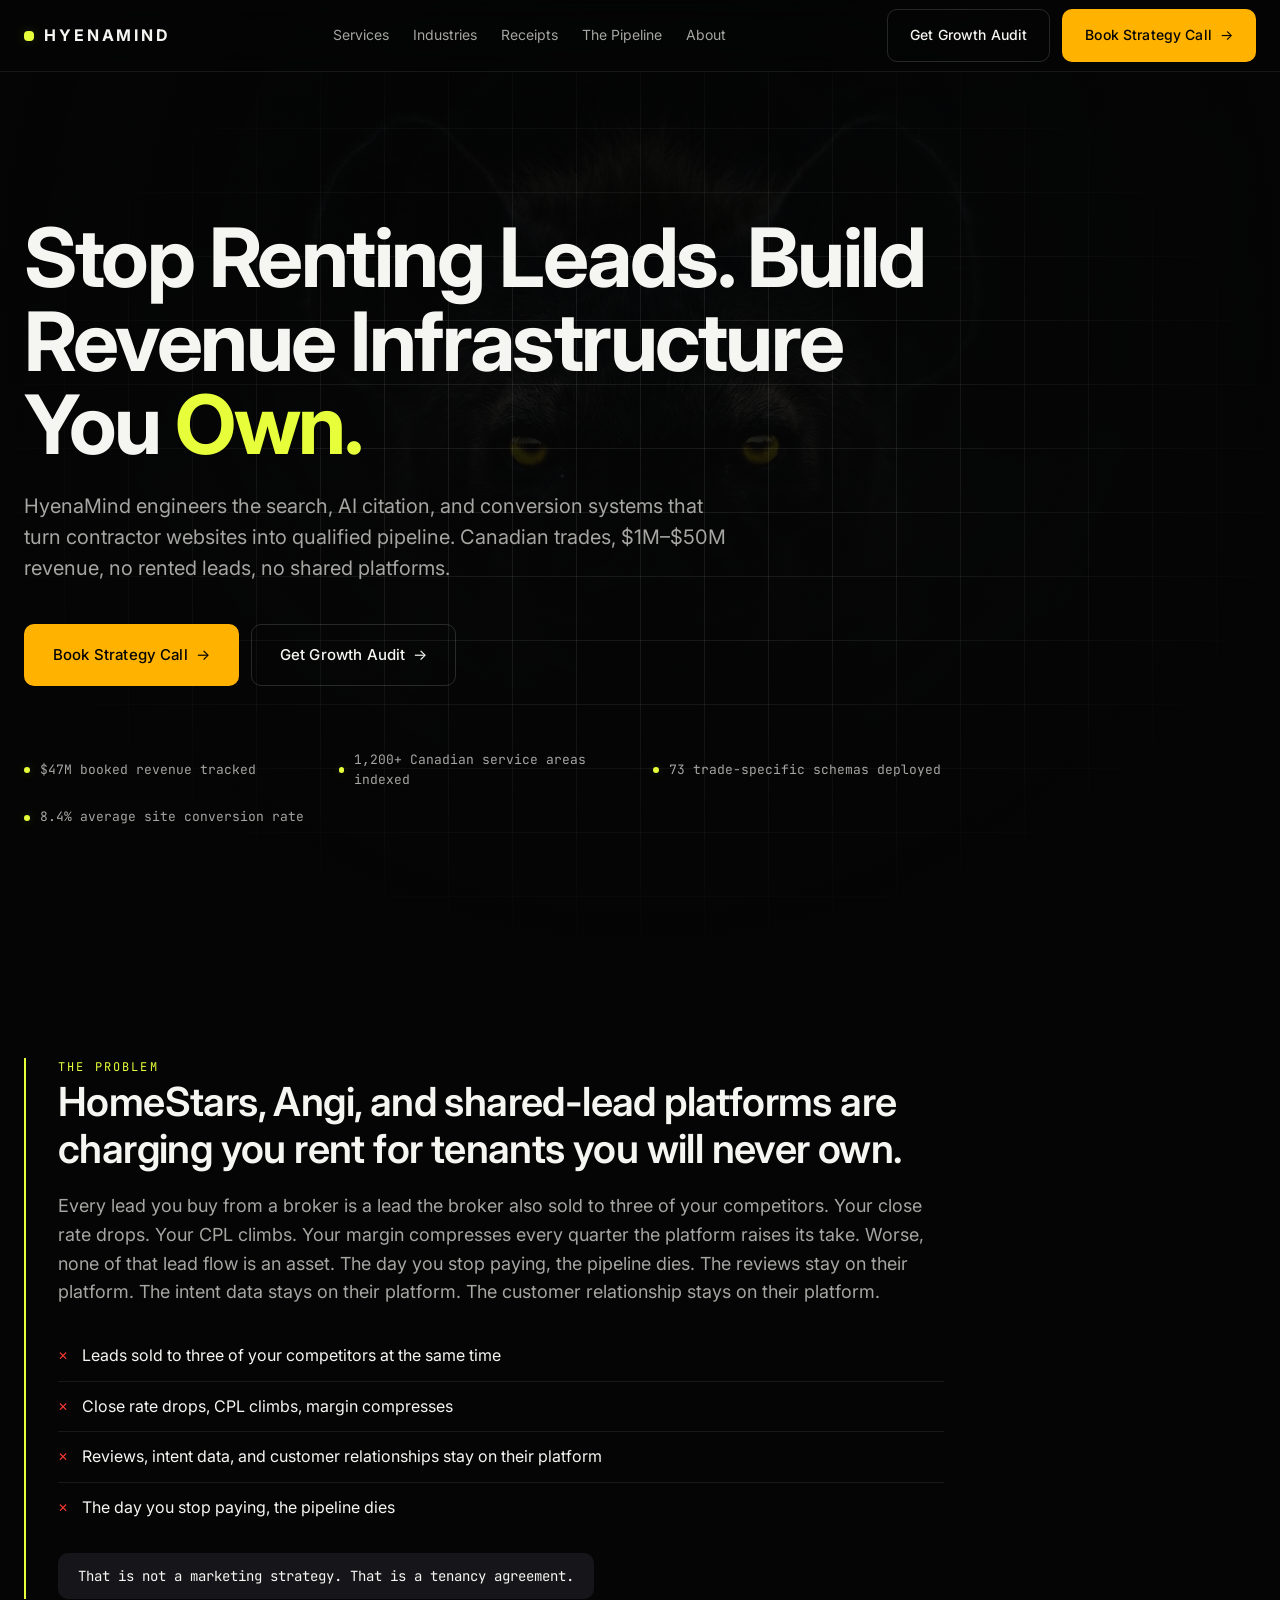
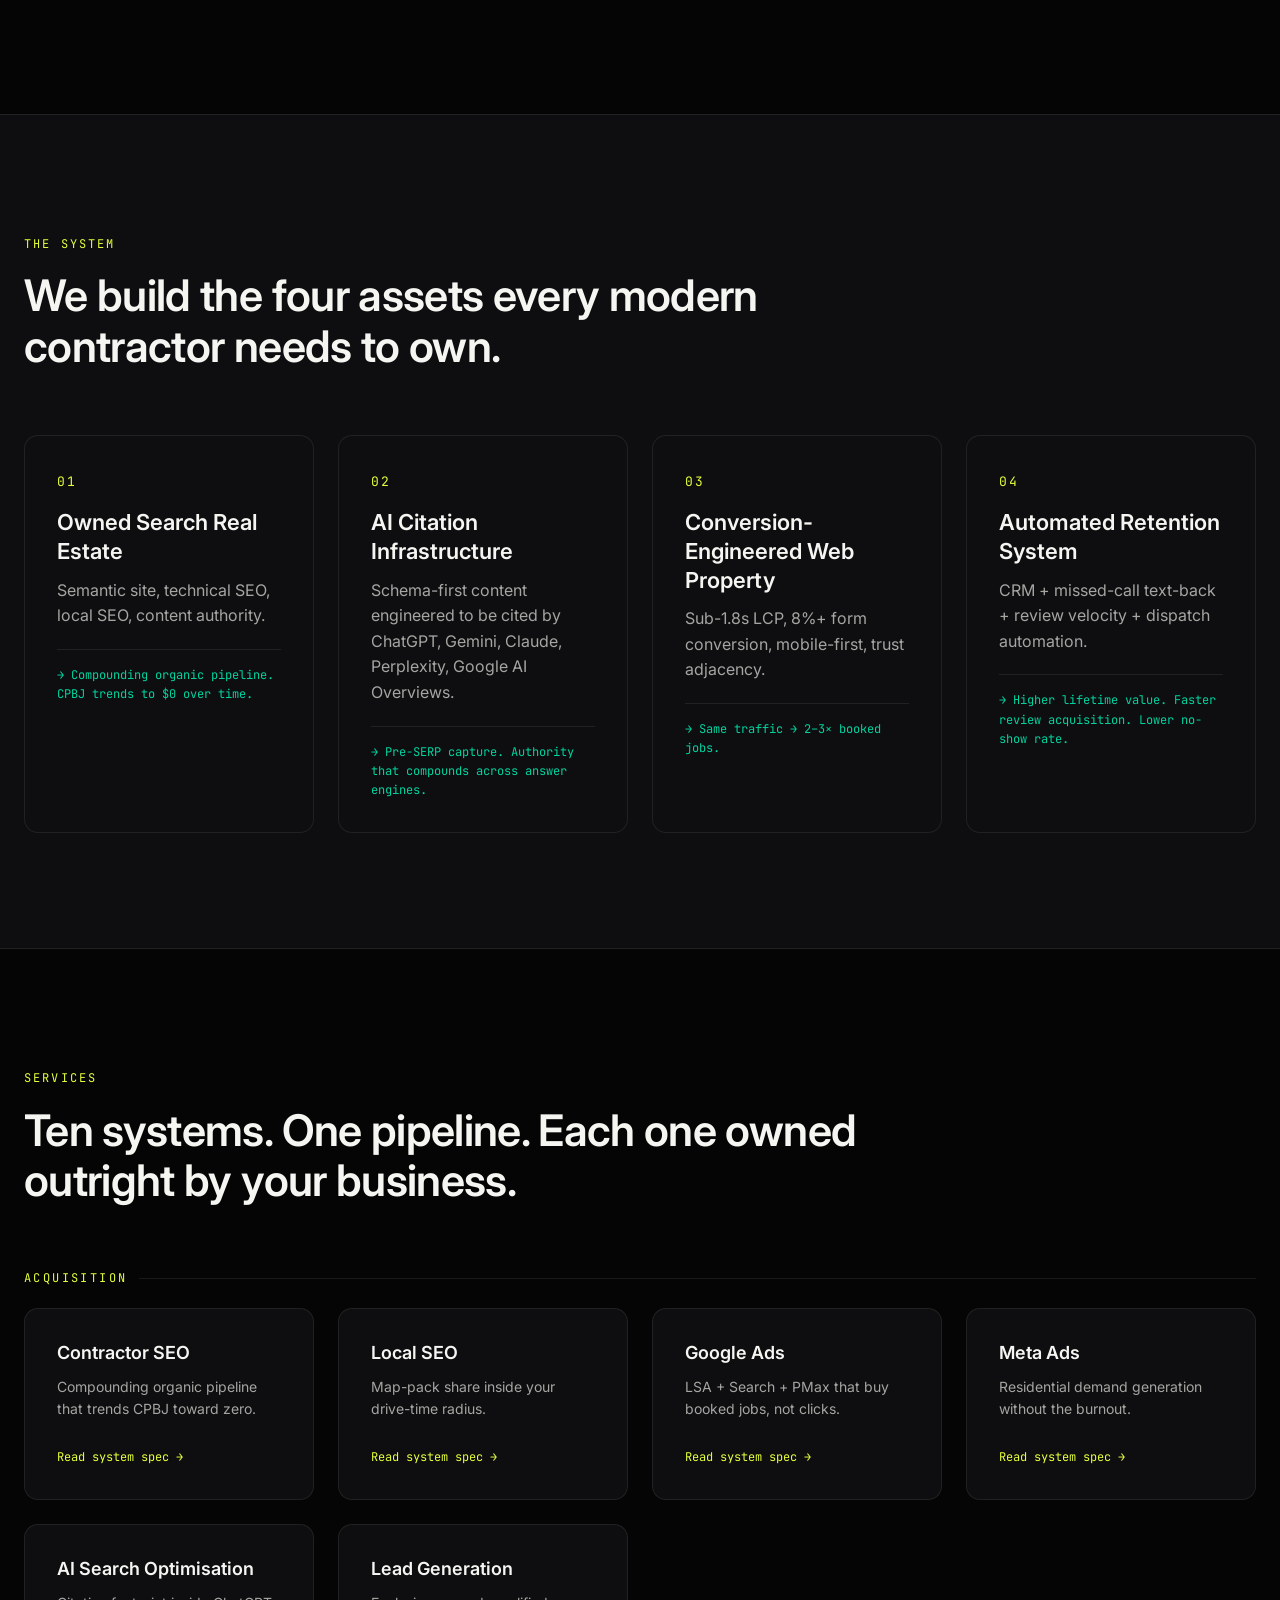
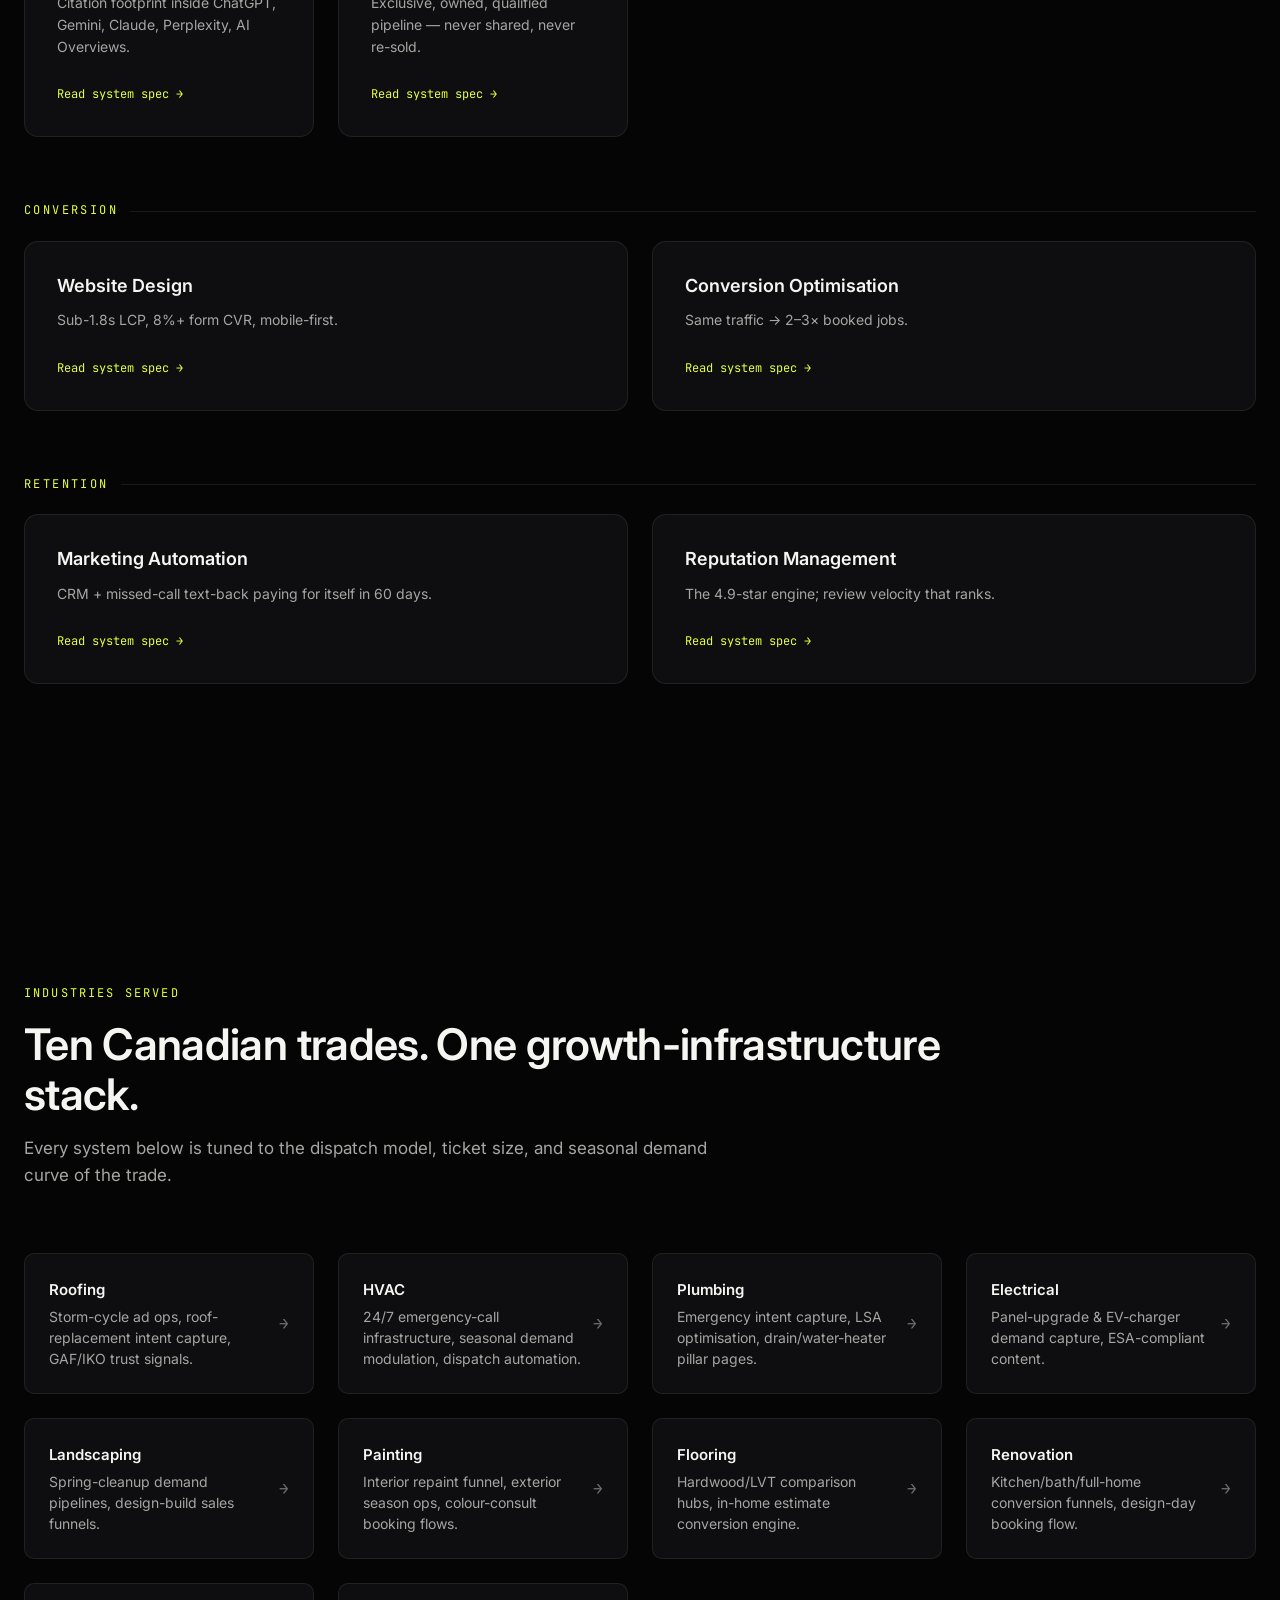
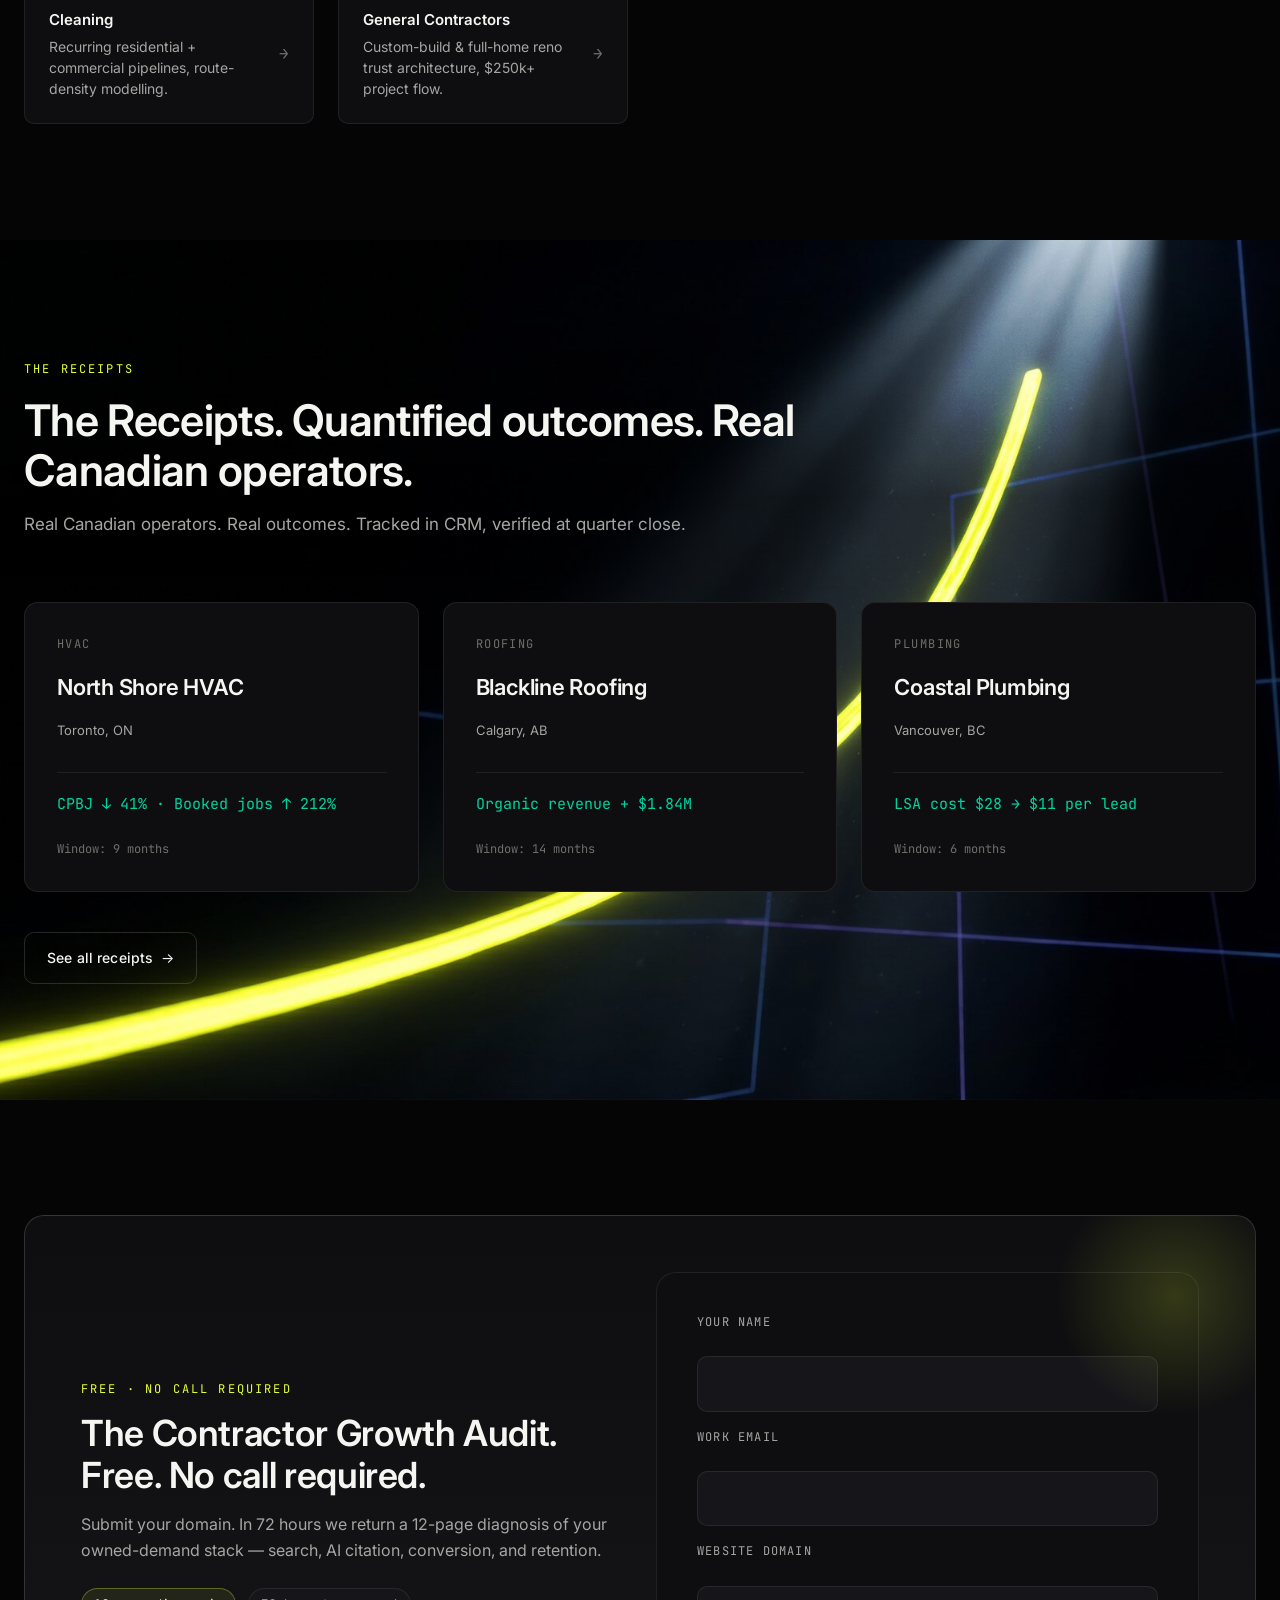
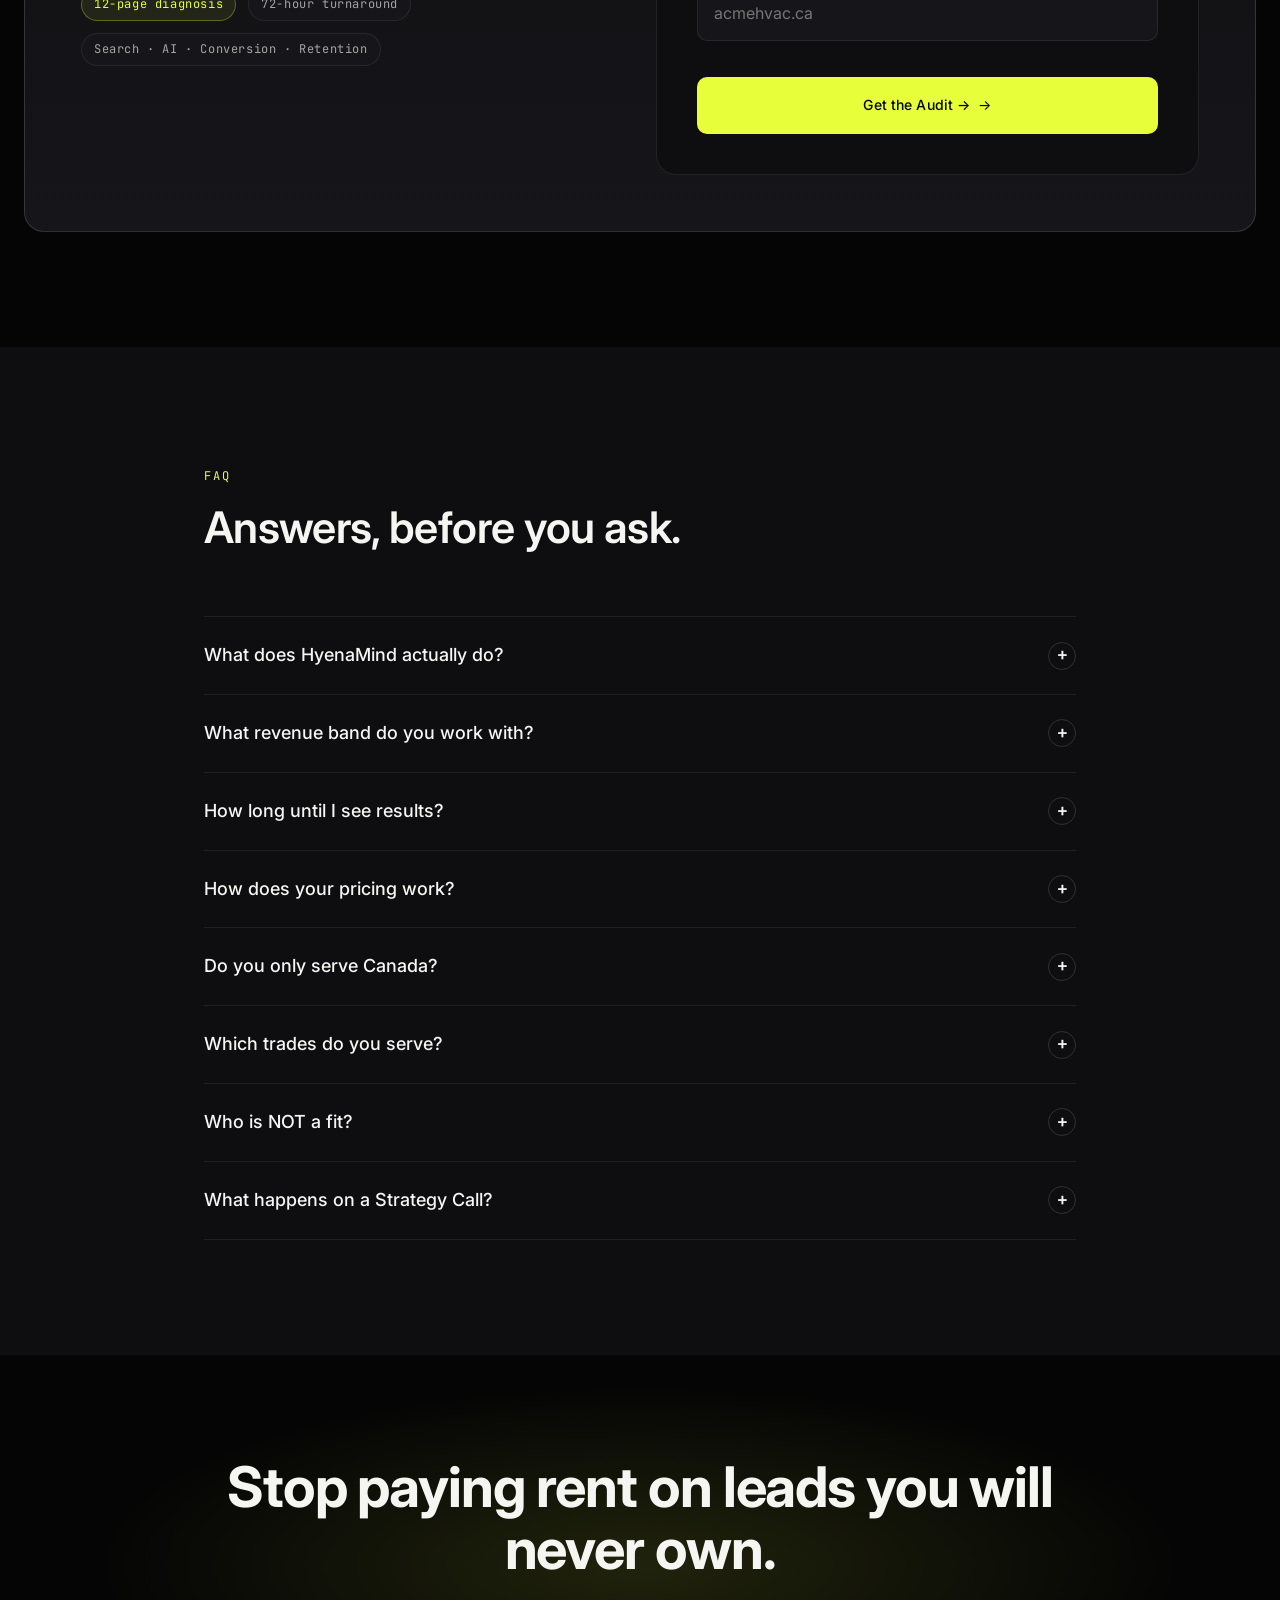
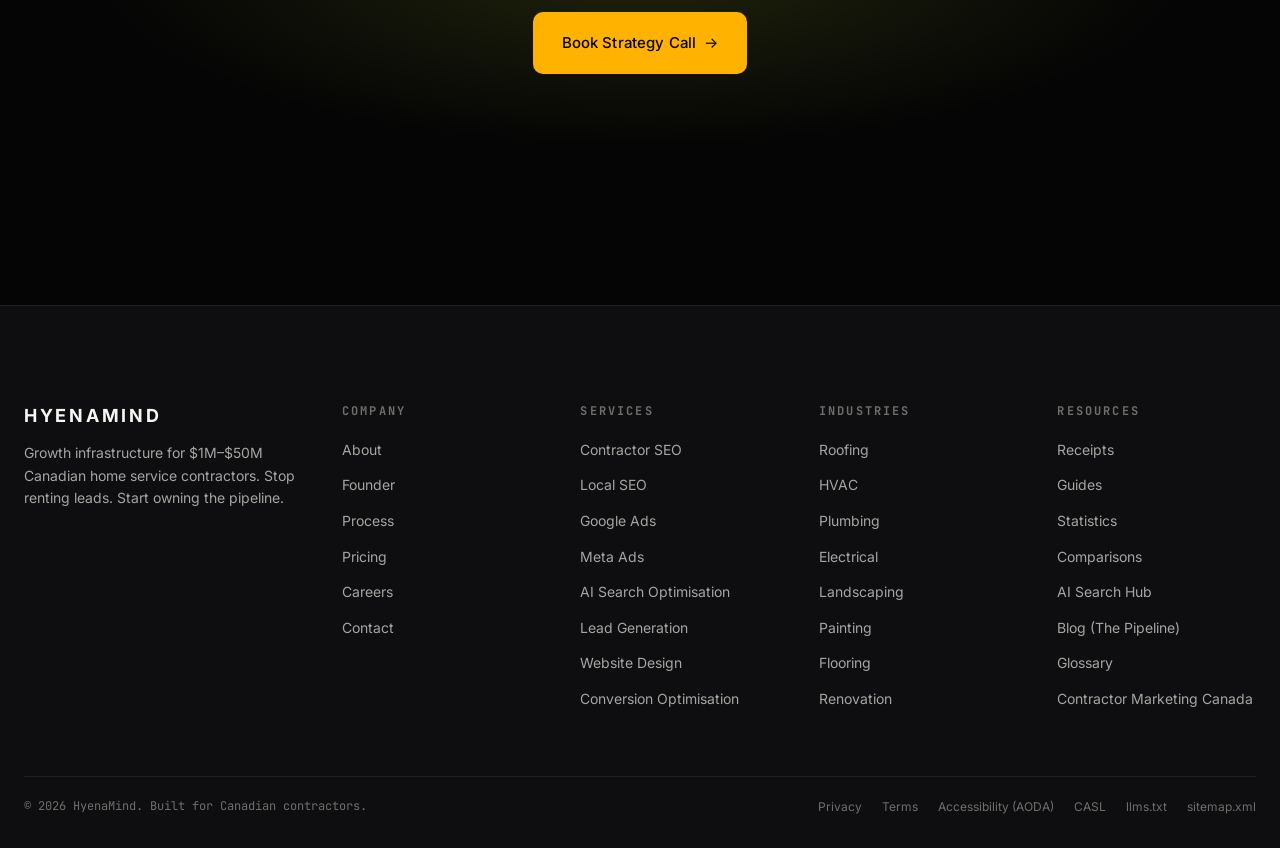
==== commit 6c978495: "text remove" ====
--- a/index.html
+++ b/index.html
@@ -32,11 +32,11 @@
       <span>HYENAMIND</span>
     </a>
     <nav class="nav" role="navigation" aria-label="Primary">
-      <a href="/services.html" class="">Services</a><a href="/services.html#industries" class="">Industries</a><a href="/case-studies.html" class="">Receipts</a><a href="/case-studies.html" class="">The Pipeline</a><a href="/about.html" class="">About</a>
+      <a href="services.html" class="">Services</a><a href="services.html#industries" class="">Industries</a><a href="case-studies.html" class="">Receipts</a><a href="case-studies.html" class="">The Pipeline</a><a href="about.html" class="">About</a>
     </nav>
     <div class="nav-cta">
-      <a href="/contact.html" class="btn btn--ghost">Get Growth Audit</a>
-      <a href="/book-strategy-call.html" class="btn btn--primary btn--arrow">Book Strategy Call</a>
+      <a href="contact.html" class="btn btn--ghost">Get Growth Audit</a>
+      <a href="book-strategy-call.html" class="btn btn--primary btn--arrow">Book Strategy Call</a>
       <button class="menu-toggle" aria-expanded="false" aria-label="Open menu">☰</button>
     </div>
   </div>
@@ -47,7 +47,6 @@
   <div class="hero__grid" aria-hidden="true"></div>
   <div class="container">
     <div class="hero__content reveal">
-      <div class="eyebrow">HYENAMIND // PRODUCTION BUILD V1.0 // CA-EN</div>
       <h1 id="hero-h1">Stop Renting Leads. Build Revenue Infrastructure You <span class="hl">Own.</span></h1>
       <p class="hero__sub">HyenaMind engineers the search, AI citation, and conversion systems that turn contractor websites into qualified pipeline. Canadian trades, $1M–$50M revenue, no rented leads, no shared platforms.</p>
       <div class="hero__ctas">
@@ -432,6 +431,6 @@
     </div>
   </div>
 </footer>
-<script src="assets/js/site.js" defer></script>
+<script src="assets/js/site.js" defer></script> 
 </body>
 </html>
